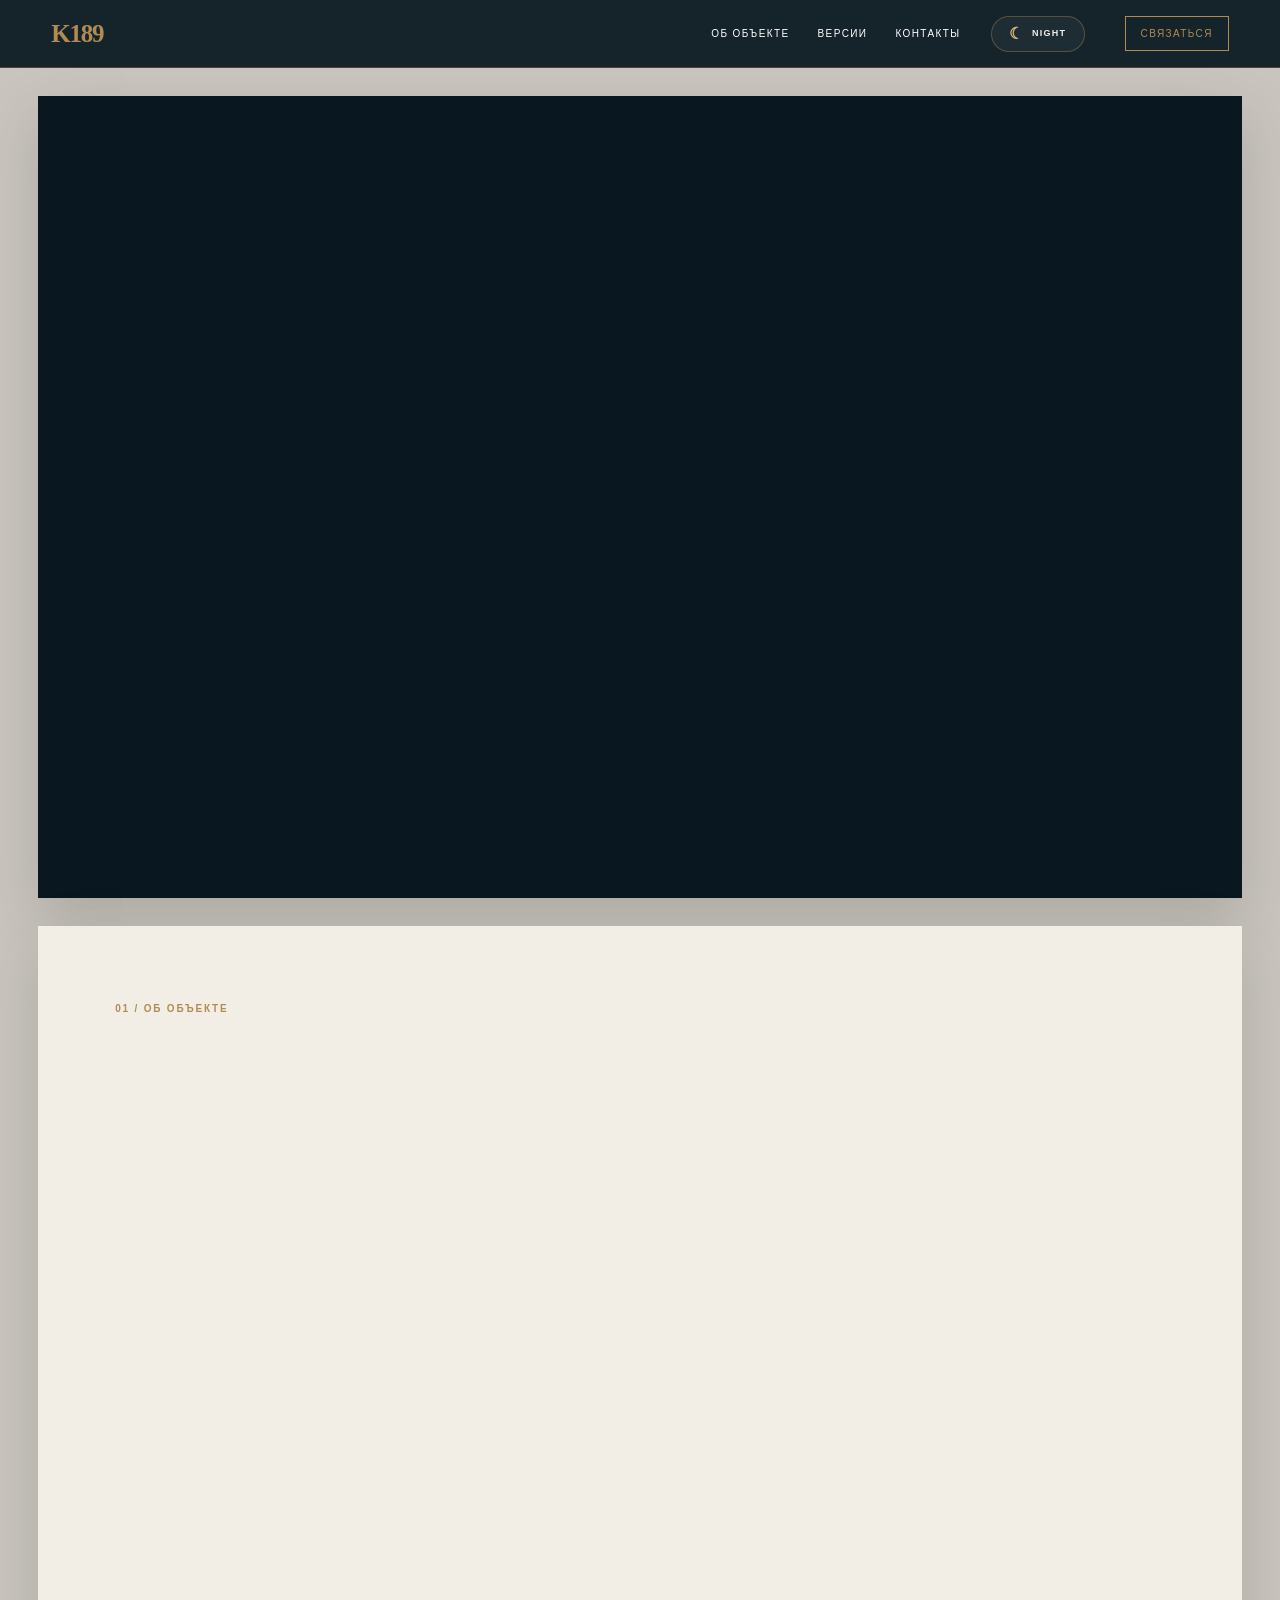
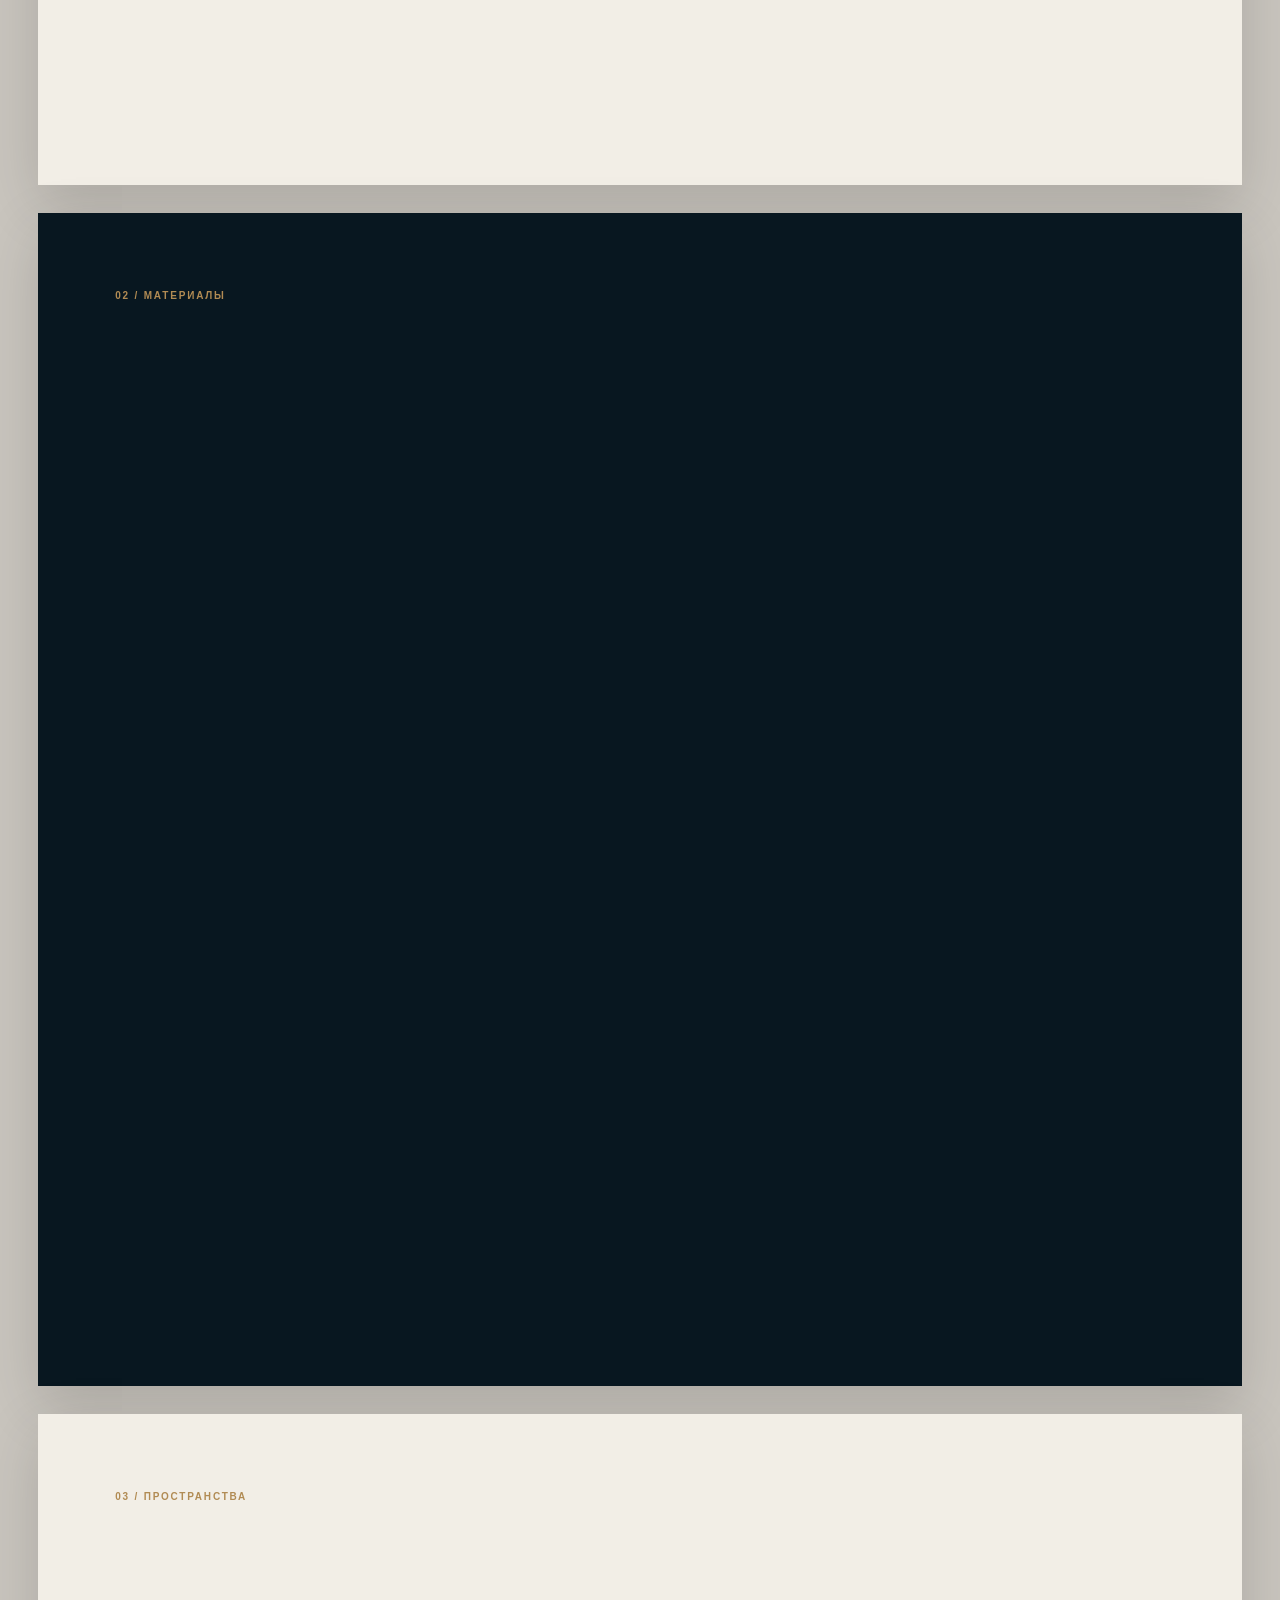
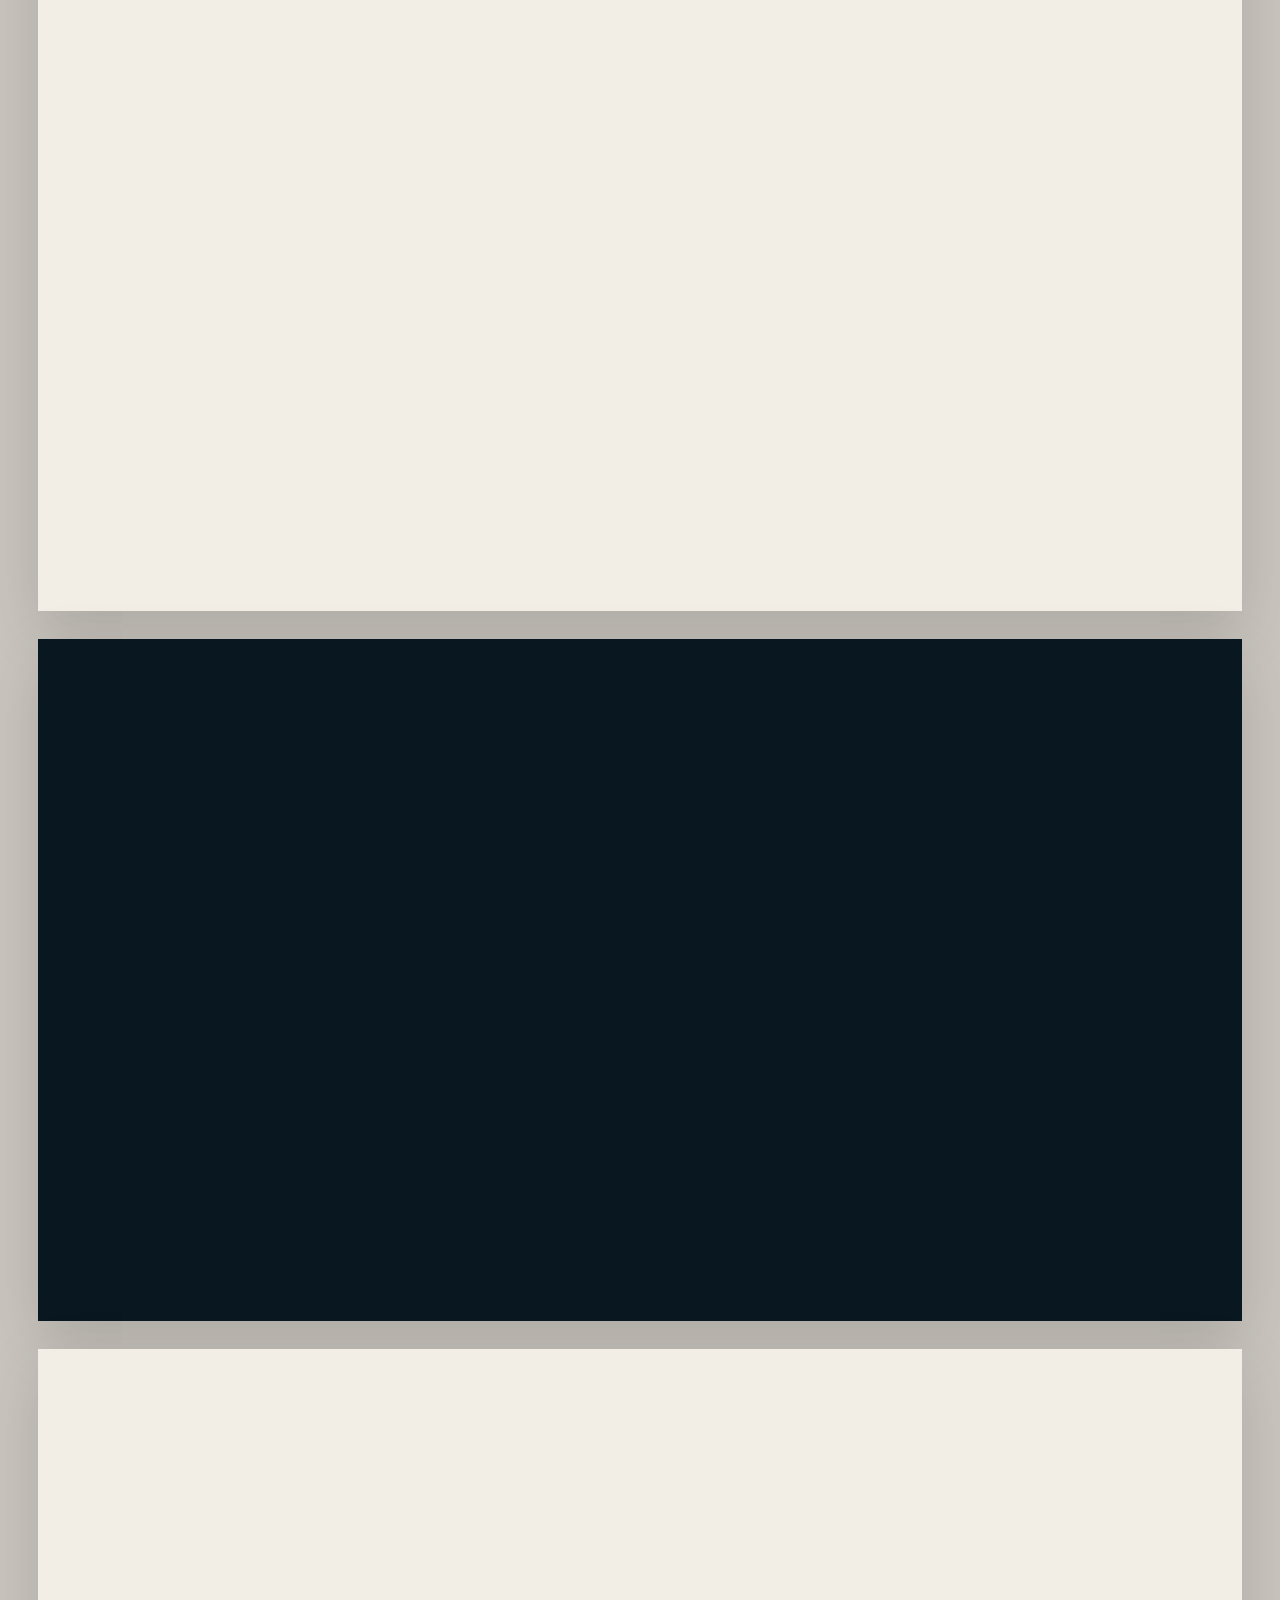
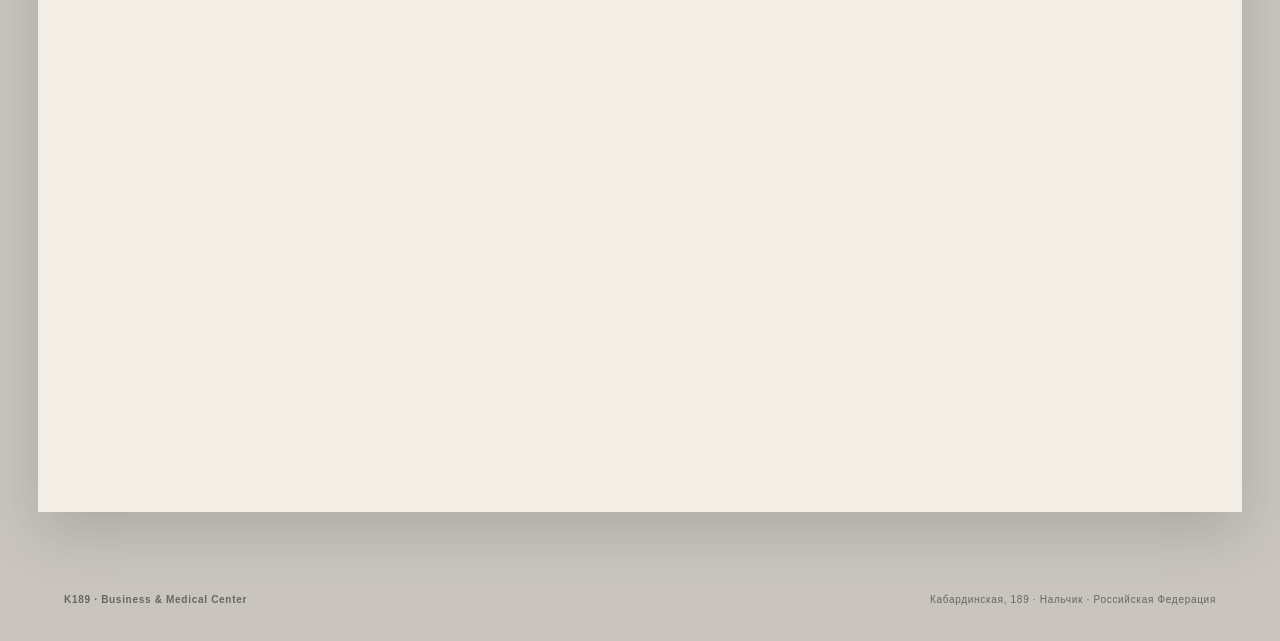
==== web-presentations/index.html @ fc3f1c65 "update K189 web presentations and downloads" ====
<!doctype html>
<html lang="ru">
<head>
  <meta charset="utf-8">
  <meta name="viewport" content="width=device-width, initial-scale=1, viewport-fit=cover">
  <meta name="theme-color" content="#081720">
  <meta name="description" content="K189 Business & Medical Center — коммерческий комплекс в Нальчике. Короткая презентация и подробный инвестиционный каталог.">
  <link rel="icon" href="data:,">
  <link rel="stylesheet" href="landing.css?v=20260726-7">
  <link rel="stylesheet" href="shared/site-ui.css?v=20260726-6">
  <title>K189 Business &amp; Medical Center</title>
</head>
<body>
  <header class="site-header">
    <a class="site-brand" href="#top" aria-label="K189 — на главную">K189</a>
    <nav aria-label="Основная навигация">
      <a href="#object">Об объекте</a>
      <a href="#versions">Версии</a>
      <a href="#contact">Контакты</a>
    </nav>
    <a class="header-cta" href="tel:+79640330186">Связаться</a>
  </header>

  <main id="top">
    <section class="hero">
      <div class="hero__copy reveal">
        <span class="eyebrow">Инвестиционная возможность · Нальчик</span>
        <div class="brand">K189</div>
        <h1>Business &amp;<br>Medical Center</h1>
        <p>Многофункциональный комплекс в столице Кабардино-Балкарской Республики, на Кабардинской, 189.</p>
        <a class="text-link" href="#versions">Выбрать формат материалов <span>↓</span></a>
      </div>
      <figure class="hero__media reveal">
        <img src="assets/facade_hero.jpg" alt="Фасад комплекса K189">
        <figcaption>г. Нальчик · ул. Кабардинская, 189</figcaption>
      </figure>
      <div class="metrics reveal" aria-label="Ключевые параметры объекта">
        <div><strong>1 000 м²</strong><span>комплекс с кафе</span></div>
        <div><strong>20 соток</strong><span>собственный участок</span></div>
        <div><strong>3 этажа</strong><span>функциональные уровни</span></div>
        <div><strong>125 м²</strong><span>площадь кафе</span></div>
      </div>
    </section>

    <section class="object-section" id="object">
      <div class="section-label">01 / Об объекте</div>
      <div class="object-grid">
        <h2 class="display reveal">Не просто площадь.<br><em>Готовая основа</em><br>для нового проекта.</h2>
        <div class="object-copy reveal">
          <p class="lead">Медицинская инфраструктура, офисные пространства и гостиничный формат объединены по одному адресу.</p>
          <p>Ухоженная коммерческая отделка, функциональное разделение этажей и существующая инженерная база позволяют начать с адаптации выбранной концепции.</p>
        </div>
      </div>
      <div class="floor-strip reveal">
        <article><span>01</span><b>Первый этаж</b><p>входная зона и клиника</p></article>
        <article><span>02</span><b>Второй этаж</b><p>офисы и управление</p></article>
        <article><span>03</span><b>Третий этаж</b><p>гостиничный формат</p></article>
      </div>
    </section>

    <section class="versions" id="versions">
      <div class="section-label">02 / Материалы</div>
      <div class="versions__heading reveal">
        <h2>Выберите глубину знакомства</h2>
        <p>Обе версии материалов выполнены в единой каталожной стилистике Design 4 и адаптированы для компьютера и смартфона.</p>
      </div>
      <div class="version-grid">
        <article class="version-card reveal">
          <a class="version-card__media" href="short/" aria-label="Открыть короткую версию">
            <img src="assets/clinic_corridor_2.jpg" alt="Коридор медицинского этажа">
            <span class="arrow">↗</span>
          </a>
          <div class="version-card__copy">
            <span>17 страниц · быстрый обзор</span>
            <h3>Короткая версия</h3>
            <p>Главные преимущества, этажи, ключевые пространства и сценарии использования — для первой встречи и отправки в мессенджере.</p>
            <div class="version-actions">
              <a href="short/">Смотреть онлайн</a>
              <a href="downloads/K189_Korotkaya_web_prezentaciya_RU.pdf" download>Скачать PDF</a>
            </div>
          </div>
        </article>

        <article class="version-card reveal">
          <a class="version-card__media" href="long/" aria-label="Открыть подробный каталог">
            <img src="assets/lfk.jpg" alt="Зал ЛФК">
            <span class="arrow">↗</span>
          </a>
          <div class="version-card__copy">
            <span>36 страниц · подробный каталог</span>
            <h3>Инвестиционный каталог</h3>
            <p>Расширенная фотоподборка, структура этажей, инженерная база, варианты развития и документальная часть.</p>
            <div class="version-actions">
              <a href="long/">Смотреть онлайн</a>
              <a href="downloads/K189_Investicionny_katalog_web_RU.pdf" download>Скачать PDF</a>
            </div>
          </div>
        </article>
      </div>
    </section>

    <section class="space-section">
      <div class="section-label">03 / Пространства</div>
      <div class="space-grid reveal">
        <figure class="space-grid__corridor"><img src="assets/clinic_corridor_2.jpg" alt="Коридор клиники"><figcaption>Коридор клиники</figcaption></figure>
        <figure class="space-grid__physio"><img src="assets/lfk.jpg" alt="Зал ЛФК"><figcaption>Зал ЛФК</figcaption></figure>
        <figure><img src="assets/palati.jpg" alt="Палаты"><figcaption>Палаты</figcaption></figure>
        <figure><img src="assets/doctor_office.jpg" alt="Кабинеты врачей"><figcaption>Кабинеты врачей</figcaption></figure>
      </div>
    </section>

    <section class="contact" id="contact">
      <div class="contact__copy reveal">
        <span class="eyebrow">Следующий шаг</span>
        <h2>K189 готов<br>к знакомству</h2>
        <p>Запросите полный пакет документов и согласуйте просмотр объекта.</p>
        <a href="tel:+79640330186">+7 964 033-01-86</a>
        <a href="mailto:tomabloom@mail.ru">tomabloom@mail.ru</a>
        <small>WhatsApp · Telegram · Email</small>
      </div>
      <figure class="contact__media reveal"><img src="assets/facade_wide.jpg" alt="Фасад комплекса K189"></figure>
    </section>

    <section class="location-map" id="map">
      <div class="location-map__copy reveal">
        <span class="section-label">04 / Расположение</span>
        <h2>Кабардинская, 189</h2>
        <p>Нальчик · Кабардино-Балкарская Республика</p>
      </div>
      <div class="location-map__frame reveal">
        <iframe
          title="Карта расположения K189 на Кабардинской, 189"
          src="https://www.openstreetmap.org/export/embed.html?bbox=43.631925%2C43.498757%2C43.638325%2C43.503357&amp;layer=mapnik&amp;marker=43.501057%2C43.635125"
          loading="lazy"
          referrerpolicy="no-referrer-when-downgrade"></iframe>
        <a href="https://www.openstreetmap.org/?mlat=43.501057&amp;mlon=43.635125#map=17/43.501057/43.635125" target="_blank" rel="noopener">Открыть большую карту ↗</a>
      </div>
    </section>
  </main>

  <footer>
    <b>K189 · Business &amp; Medical Center</b>
    <span>Кабардинская, 189 · Нальчик · Российская Федерация</span>
  </footer>
  <script src="landing.js?v=20260726-5"></script>
  <script src="shared/site-ui.js?v=20260726-7"></script>
</body>
</html>
---- web-presentations/landing.css ----
:root {
  --navy: #081720;
  --navy-2: #102832;
  --ivory: #f2eee6;
  --paper: #e7e1d7;
  --board: #c9c5be;
  --brass: #b18b53;
  --ink: #242728;
  --muted: #6f706d;
  --white: #fff;
  --ease: cubic-bezier(.2,.8,.2,1);
}

* { box-sizing: border-box; }
html { scroll-behavior: smooth; background: var(--board); }
body { margin: 0; overflow-x: hidden; background: var(--board); color: var(--ink); font-family: Arial, Helvetica, sans-serif; }
img { display: block; width: 100%; }
a { color: inherit; }

.site-header { position: fixed; z-index: 50; inset: 0 0 auto; height: 68px; display: flex; align-items: center; gap: 30px; padding: 0 clamp(20px,4vw,64px); color: white; background: #081720ed; border-bottom: 1px solid #b18b5355; backdrop-filter: blur(14px); }
.site-brand { color: var(--brass); font: 700 25px/1 Georgia, serif; letter-spacing: -.05em; text-decoration: none; }
.site-header nav { display: flex; gap: 28px; margin-left: auto; }
.site-header nav a, .header-cta { font-size: 10px; letter-spacing: .14em; text-transform: uppercase; text-decoration: none; }
.header-cta { margin-left: 10px; padding: 11px 15px; color: var(--brass); border: 1px solid var(--brass); }

main { width: min(1500px,94vw); margin: 0 auto; padding: 96px 0 28px; }
section { position: relative; margin-bottom: 28px; background: var(--ivory); box-shadow: 0 20px 55px #00000025; }
.section-label, .eyebrow { color: var(--brass); font-size: 10px; font-weight: 700; letter-spacing: .18em; text-transform: uppercase; }
.display { margin: 0; font: 400 clamp(46px,6.8vw,104px)/.92 Georgia, serif; letter-spacing: -.05em; }
.display em { color: var(--brass); font-style: italic; font-weight: 400; }

.hero { min-height: 760px; display: grid; grid-template-columns: 1fr minmax(380px,.82fr); grid-template-rows: 1fr auto; gap: 36px 6vw; padding: clamp(52px,7vw,100px); color: white; background: var(--navy); }
.hero__copy { align-self: center; }
.brand { margin-top: 34px; color: var(--brass); font: 700 clamp(72px,9vw,132px)/.78 Georgia, serif; letter-spacing: -.075em; }
.hero h1 { margin: 30px 0 24px; font: 400 clamp(48px,6.2vw,92px)/.9 Georgia, serif; letter-spacing: -.055em; }
.hero__copy > p { max-width: 560px; color: #e7e1d7; font-size: clamp(16px,1.5vw,22px); line-height: 1.5; }
.text-link { display: inline-flex; gap: 14px; align-items: center; margin-top: 28px; padding-bottom: 8px; color: var(--brass); border-bottom: 1px solid #b18b536e; font-size: 11px; letter-spacing: .1em; text-decoration: none; text-transform: uppercase; }
.text-link span { font-size: 20px; }
.hero__media { align-self: center; justify-self: center; width: min(100%,520px); margin: 0; }
.hero__media img { max-height: 620px; object-fit: cover; filter: saturate(.82); }
.hero__media figcaption { margin-top: 12px; color: #9e9b94; font-size: 10px; letter-spacing: .08em; text-transform: uppercase; }
.metrics { grid-column: 1 / span 2; display: grid; grid-template-columns: repeat(4,minmax(0,1fr)); border-top: 1px solid #b18b5366; border-bottom: 1px solid #b18b5366; }
.metrics div { padding: 24px 24px 22px 0; }
.metrics div + div { padding-left: 24px; border-left: 1px solid #b18b5366; }
.metrics strong { display: block; color: var(--brass); font: 400 clamp(28px,3.4vw,52px)/1 Georgia, serif; white-space: nowrap; }
.metrics span { display: block; margin-top: 9px; color: #d5d0c8; font-size: 10px; letter-spacing: .07em; text-transform: uppercase; }

.object-section, .versions, .space-section { padding: clamp(48px,6vw,90px); }
.object-grid { display: grid; grid-template-columns: 1.2fr .65fr; gap: 8vw; align-items: end; margin-top: 58px; }
.object-copy .lead { margin-top: 0; color: var(--brass); font: 400 clamp(24px,2.5vw,38px)/1.24 Georgia, serif; }
.object-copy p:not(.lead) { color: var(--muted); font-size: 15px; line-height: 1.7; }
.floor-strip { display: grid; grid-template-columns: repeat(3,1fr); margin-top: 86px; border-top: 1px solid #b18b5366; }
.floor-strip article { padding: 26px 24px 10px 0; }
.floor-strip article + article { padding-left: 24px; border-left: 1px solid #b18b5344; }
.floor-strip span { color: var(--brass); font: 20px/1 Georgia, serif; }
.floor-strip b { display: block; margin-top: 18px; font: 400 clamp(24px,2.7vw,40px)/1.05 Georgia, serif; }
.floor-strip p { color: var(--muted); font-size: 12px; }

.versions { color: white; background: var(--navy); }
.versions__heading { display: grid; grid-template-columns: 1.2fr .65fr; gap: 8vw; align-items: end; margin: 56px 0 48px; }
.versions__heading h2 { margin: 0; max-width: 900px; font: 400 clamp(44px,6vw,90px)/.94 Georgia, serif; letter-spacing: -.05em; }
.versions__heading p { color: #b9bab6; font-size: 14px; line-height: 1.65; }
.version-grid { display: grid; grid-template-columns: repeat(2,minmax(0,1fr)); gap: 22px; }
.version-card { overflow: hidden; color: var(--ink); background: var(--ivory); }
.version-card__media { position: relative; display: block; overflow: hidden; background: var(--navy-2); }
.version-card__media img { height: min(48vh,500px); object-fit: cover; filter: saturate(.78); transition: transform .8s var(--ease); }
.version-card:hover .version-card__media img { transform: scale(1.025); }
.arrow { position: absolute; right: 18px; top: 18px; display: grid; width: 42px; height: 42px; place-items: center; color: var(--navy); background: var(--brass); border-radius: 50%; font-size: 22px; }
.version-card__copy { padding: clamp(26px,3.5vw,50px); }
.version-card__copy > span { color: var(--brass); font-size: 10px; font-weight: 700; letter-spacing: .14em; text-transform: uppercase; }
.version-card h3 { margin: 18px 0; font: 400 clamp(34px,4vw,60px)/.95 Georgia, serif; letter-spacing: -.04em; }
.version-card p { min-height: 64px; color: var(--muted); font-size: 14px; line-height: 1.6; }
.version-actions { display: flex; flex-wrap: wrap; gap: 10px; margin-top: 28px; }
.version-actions a { padding: 12px 15px; color: var(--navy); border: 1px solid #08172038; font-size: 10px; letter-spacing: .1em; text-decoration: none; text-transform: uppercase; }
.version-actions a:first-child { color: white; background: var(--navy); }

.space-grid { display: grid; grid-template-columns: 1.2fr .8fr .8fr; grid-template-rows: minmax(260px,1fr) minmax(180px,.7fr); gap: 12px; height: min(72vh,720px); margin-top: 56px; }
.space-grid figure { position: relative; min-width: 0; min-height: 0; margin: 0; overflow: hidden; }
.space-grid__corridor { grid-row: 1 / span 2; }
.space-grid__physio { grid-column: 2 / span 2; }
.space-grid img { height: 100%; object-fit: cover; filter: saturate(.82); }
.space-grid figcaption { position: absolute; left: 14px; bottom: 12px; padding: 7px 9px; color: white; background: #081720dc; font-size: 9px; letter-spacing: .12em; text-transform: uppercase; }

.contact { display: grid; grid-template-columns: .85fr 1.15fr; gap: 6vw; align-items: center; padding: clamp(48px,6vw,90px); color: white; background: var(--navy); }
.contact h2 { margin: 28px 0; font: 400 clamp(54px,7.2vw,106px)/.88 Georgia, serif; letter-spacing: -.05em; }
.contact p { max-width: 520px; color: #cbc9c3; line-height: 1.6; }
.contact__copy > a { display: block; width: max-content; max-width: 100%; margin-top: 16px; padding-bottom: 6px; color: white; border-bottom: 1px solid #b18b536d; font: 400 clamp(24px,2.8vw,42px)/1.05 Georgia, serif; text-decoration: none; }
.contact__copy > a:nth-of-type(2) { color: var(--brass); }
.contact small { display: block; margin-top: 24px; color: #8f928f; }
.contact__media { width: min(100%,680px); margin: 0; justify-self: end; }
.contact__media img { max-height: 600px; object-fit: cover; filter: saturate(.78); }

.location-map {
  display: grid;
  grid-template-columns: minmax(360px,.62fr) minmax(0,1.38fr);
  gap: clamp(34px,6vw,90px);
  align-items: center;
  padding: clamp(48px,6vw,90px);
  background: var(--ivory);
}
.location-map h2 {
  margin: 26px 0 16px;
  font: 400 clamp(42px,3.7vw,52px)/.96 Georgia, serif;
  letter-spacing: -.045em;
}
.location-map p { margin: 0; color: var(--muted); font-size: 15px; line-height: 1.6; }
.location-map__frame {
  min-width: 0;
  padding: 12px;
  background: var(--navy);
  border: 1px solid #b18b5355;
}
.location-map iframe {
  display: block;
  width: 100%;
  height: min(62vh,580px);
  min-height: 440px;
  border: 0;
}
.location-map__frame > a {
  display: inline-block;
  margin: 12px 4px 2px;
  color: var(--brass);
  font-size: 10px;
  letter-spacing: .12em;
  text-decoration: none;
  text-transform: uppercase;
}
html[data-theme="night"] .location-map iframe {
  filter: grayscale(.28) brightness(.72) contrast(1.18);
}

footer { width: min(1500px,94vw); margin: 0 auto; padding: 26px clamp(8px,2vw,28px) 36px; display: flex; justify-content: space-between; gap: 20px; color: #656661; font-size: 10px; letter-spacing: .07em; }
.reveal { opacity: 0; transform: translateY(24px); transition: opacity .8s ease, transform .8s var(--ease); }
.reveal.visible { opacity: 1; transform: none; }

@media (min-width: 821px) {
  .hero__media,
  .contact__media {
    padding: 16px;
    background: #10212a;
    border: 1px solid #b18b5338;
  }
  .hero__media img,
  .contact__media img {
    width: 100%;
    object-fit: contain;
    background: #10212a;
  }
  .hero__media figcaption { padding: 0 2px 2px; }
  .version-card__media {
    display: grid;
    min-height: 390px;
    padding: 20px;
    place-items: center;
  }
  .version-card__media img {
    width: 100%;
    height: 350px;
    object-fit: contain;
    background: var(--navy-2);
  }
  .version-card:hover .version-card__media img { transform: none; }
  .space-grid {
    height: min(64vh,640px);
    background: #10212a;
  }
  .space-grid figure {
    display: grid;
    place-items: center;
    background: #10212a;
    border: 1px solid #b18b532f;
  }
  .space-grid img {
    width: 100%;
    height: 100%;
    padding: 8px;
    object-fit: contain;
    background: #10212a;
  }
}

@media (max-width: 820px) {
  .site-header { height: 60px; }
  .site-header nav { display: none; }
  .header-cta { margin-left: auto; }
  main { width: 96vw; padding-top: 76px; }
  section { margin-bottom: 16px; }
  .hero { min-height: 0; grid-template-columns: 1fr; grid-template-rows: auto; padding: 62px 22px 30px; }
  .hero__media { grid-row: 2; width: min(100%,390px); }
  .hero__media img { max-height: 52vh; }
  .metrics { grid-column: 1; grid-template-columns: repeat(2,1fr); }
  .metrics div:nth-child(3) { border-left: 0; }
  .metrics div:nth-child(n+3) { border-top: 1px solid #b18b5366; }
  .brand { font-size: 76px; }
  .hero h1 { font-size: 50px; }
  .object-grid, .versions__heading, .contact, .location-map { grid-template-columns: 1fr; }
  .object-section, .versions, .space-section, .contact, .location-map { padding: 62px 22px; }
  .object-grid, .versions__heading { margin-top: 40px; }
  .display { font-size: 50px; }
  .floor-strip { grid-template-columns: 1fr; margin-top: 52px; }
  .floor-strip article + article { padding-left: 0; border-left: 0; border-top: 1px solid #b18b5344; }
  .version-grid { grid-template-columns: 1fr; }
  .version-card__media img { height: 42vh; }
  .version-card p { min-height: 0; }
  .space-grid { grid-template-columns: 1fr 1fr; grid-template-rows: 34vh 34vh 24vh; height: auto; }
  .space-grid__corridor { grid-column: 1 / span 2; grid-row: auto; }
  .space-grid__physio { grid-column: 1 / span 2; }
  .contact__media { justify-self: start; order: -1; width: min(100%,420px); }
  .contact__media img { max-height: 48vh; }
  .contact h2 { font-size: 56px; }
  .contact__copy > a { font-size: 25px; }
  .location-map iframe { height: 54vh; min-height: 360px; }
  footer { display: block; line-height: 1.8; }
}

@media (prefers-reduced-motion: reduce) {
  html { scroll-behavior: auto; }
  .reveal { opacity: 1; transform: none; transition: none; }
}
---- web-presentations/shared/site-ui.css ----
.theme-toggle {
  min-width: 94px;
  height: 36px;
  display: inline-flex;
  align-items: center;
  justify-content: center;
  gap: 8px;
  padding: 0 13px;
  color: #f4f0e8;
  background: #ffffff0a;
  border: 1px solid #b18b5366;
  border-radius: 999px;
  font: 700 9px/1 Arial, sans-serif;
  letter-spacing: .14em;
  cursor: pointer;
  transition: color .25s ease, background .25s ease, border-color .25s ease;
}
.theme-toggle span { color: #d1b37e; font-size: 16px; line-height: 1; }
.theme-toggle:hover { color: #081720; background: #d1b37e; border-color: #d1b37e; }
.theme-toggle:hover span { color: #081720; }

img:not(.image-lightbox img) { cursor: zoom-in; }
body.lightbox-open { overflow: hidden; }
.image-lightbox {
  position: fixed;
  z-index: 1000;
  inset: 0;
  display: grid;
  place-items: center;
  padding: clamp(18px,3vw,42px);
  color: #fff;
  background: #02080ded;
  backdrop-filter: blur(18px);
  opacity: 0;
  visibility: hidden;
  transition: opacity .24s ease, visibility .24s ease;
}
.image-lightbox.is-open { opacity: 1; visibility: visible; }
.image-lightbox figure {
  width: min(94vw,1500px);
  max-height: calc(100vh - 64px);
  margin: 0;
  display: grid;
  grid-template-rows: auto auto;
  gap: 14px;
  place-items: center;
}
.image-lightbox img {
  width: auto;
  height: auto;
  max-width: 100%;
  max-height: calc(100vh - 126px);
  object-fit: contain;
}
.image-lightbox figcaption {
  width: 100%;
  color: #f4f0e8;
  font: 400 clamp(14px,1.4vw,19px)/1.35 Georgia, serif;
  text-align: center;
  letter-spacing: .025em;
}
.image-lightbox__close {
  position: absolute;
  z-index: 2;
  top: clamp(14px,2vw,28px);
  right: clamp(14px,2vw,28px);
  width: 46px;
  height: 46px;
  display: grid;
  place-items: center;
  color: #fff;
  background: #081720dd;
  border: 1px solid #d1b37e99;
  border-radius: 50%;
  font: 300 30px/1 Arial, sans-serif;
  cursor: pointer;
}
.image-lightbox__close:hover { color: #081720; background: #d1b37e; }

/* The existing appearance is the default day mode. */
@media screen {
html[data-theme="night"] {
  color-scheme: dark;
  --board: #050e13;
  --ivory: #0d2029;
  --paper: #0d2029;
  --paper-2: #112831;
  --stone: #0a1c25;
  --ink: #f4efe6;
  --graphite: #f4efe6;
  --muted: #bbb8b0;
}
html[data-theme="night"],
html[data-theme="night"] body { background: #050e13; color: #f4efe6; }
html[data-theme="night"] section { box-shadow: 0 24px 65px #00000066; }
html[data-theme="night"] .object-section,
html[data-theme="night"] .space-section,
html[data-theme="night"] .version-card { color: #f4efe6; background: #0d2029; }
html[data-theme="night"] .object-copy p:not(.lead),
html[data-theme="night"] .floor-strip p,
html[data-theme="night"] .version-card p,
html[data-theme="night"] footer { color: #bbb8b0; }
html[data-theme="night"] .version-actions a { color: #f4efe6; border-color: #d1b37e55; }
html[data-theme="night"] .version-actions a:first-child { color: #081720; background: #d1b37e; }

html[data-theme="night"] .deck-shell,
html[data-theme="night"] .slide { background: #0d2029; }
html[data-theme="night"] .slide:not(.theme-dark) { color: #f4efe6; }
html[data-theme="night"] .slide:not(.theme-dark) .title,
html[data-theme="night"] .slide:not(.theme-dark) .item__title,
html[data-theme="night"] .slide:not(.theme-dark) .role__title { color: #f4efe6; }
html[data-theme="night"] .slide:not(.theme-dark) .body,
html[data-theme="night"] .slide:not(.theme-dark) .item__desc,
html[data-theme="night"] .slide:not(.theme-dark) .role__desc,
html[data-theme="night"] .slide:not(.theme-dark) .note { color: #c9c6be; }
html[data-theme="night"] .slide:not(.theme-dark) .media-frame,
html[data-theme="night"] .slide:not(.theme-dark) .gallery__image { background: #10212a; }
}

@media print {
  .theme-toggle,
  .image-lightbox { display: none !important; }
}

@media (max-width: 820px) {
  .site-header { gap: 10px; }
  .site-header .theme-toggle { min-width: 38px; width: 38px; padding: 0; }
  .site-header .theme-toggle b { display: none; }
}

@media (max-width: 520px) {
  .deck-nav .theme-toggle { min-width: 36px; width: 36px; padding: 0; }
  .deck-nav .theme-toggle b { display: none; }
  .image-lightbox { padding: 12px; }
  .image-lightbox figure { width: 100%; height: 88vh; gap: 10px; }
  .image-lightbox__close { width: 42px; height: 42px; }
}

@media (prefers-reduced-motion: reduce) {
  .image-lightbox,
  .theme-toggle { transition: none; }
}
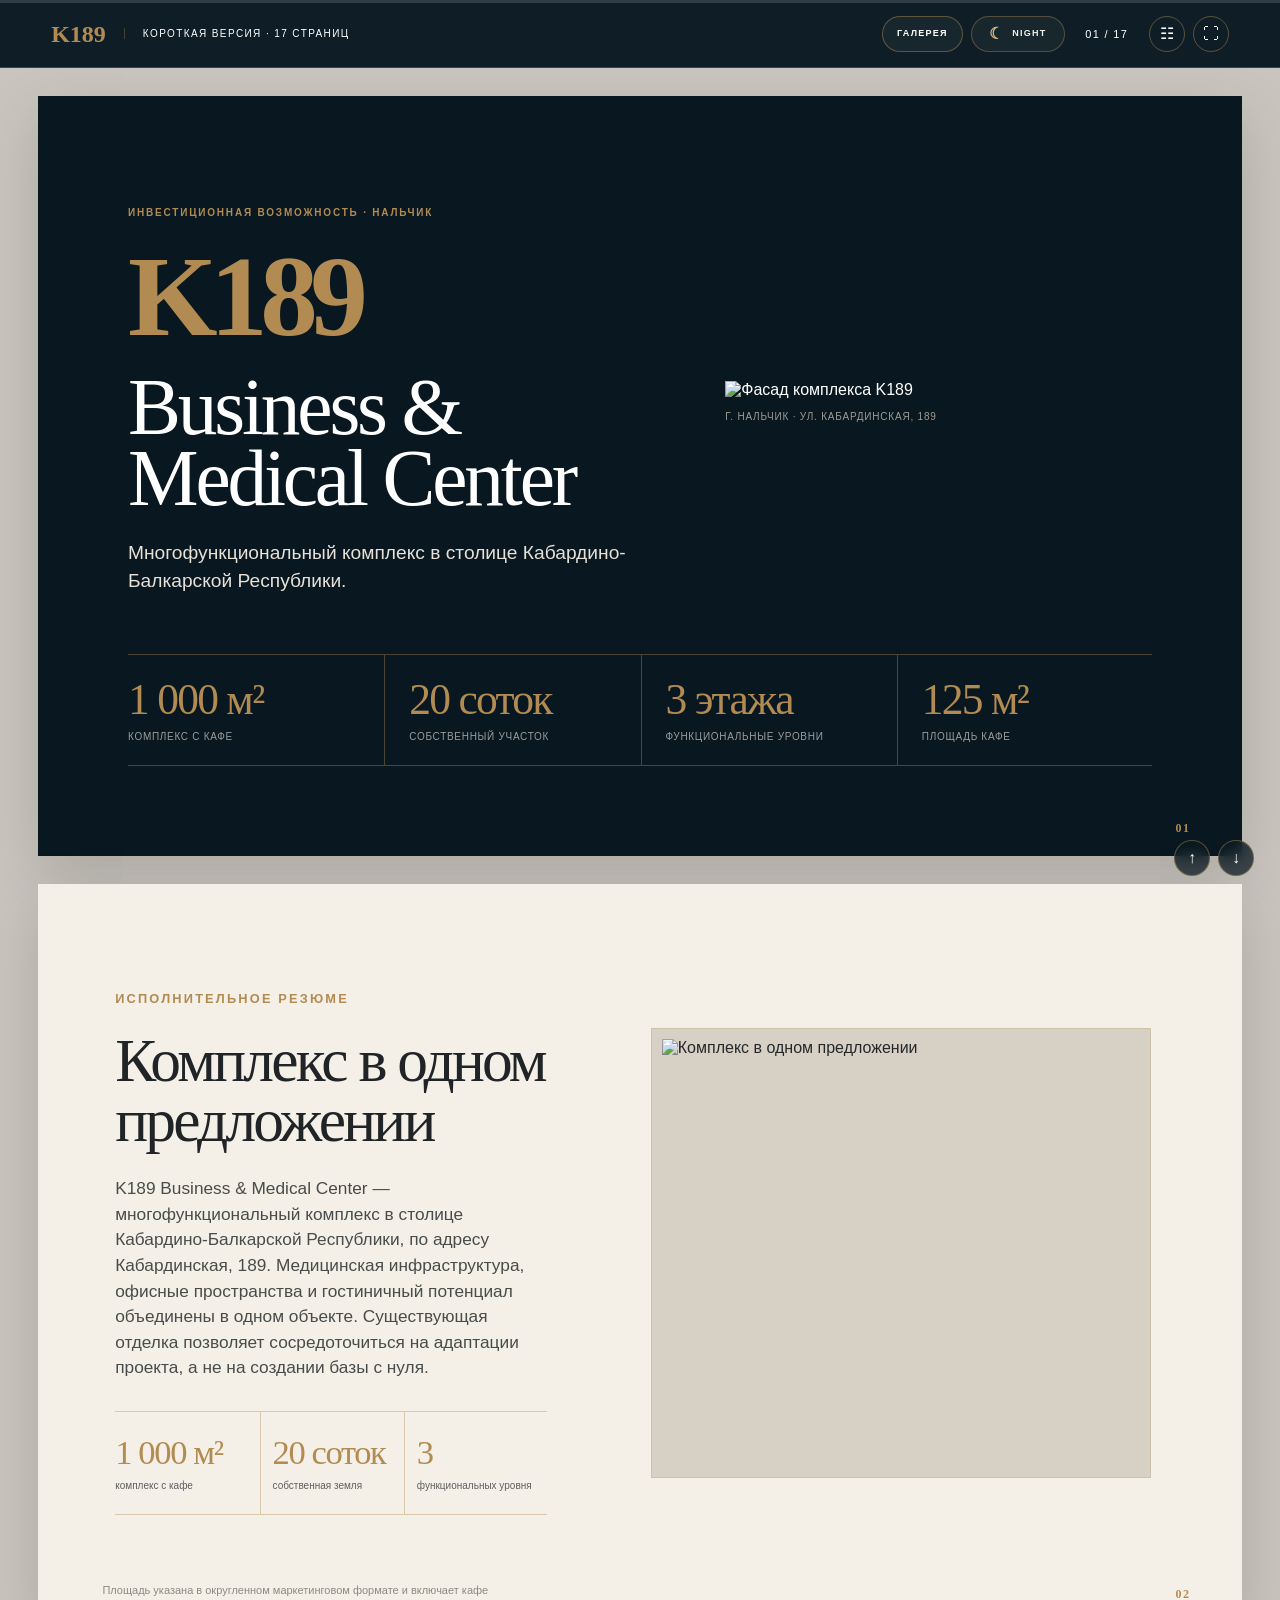
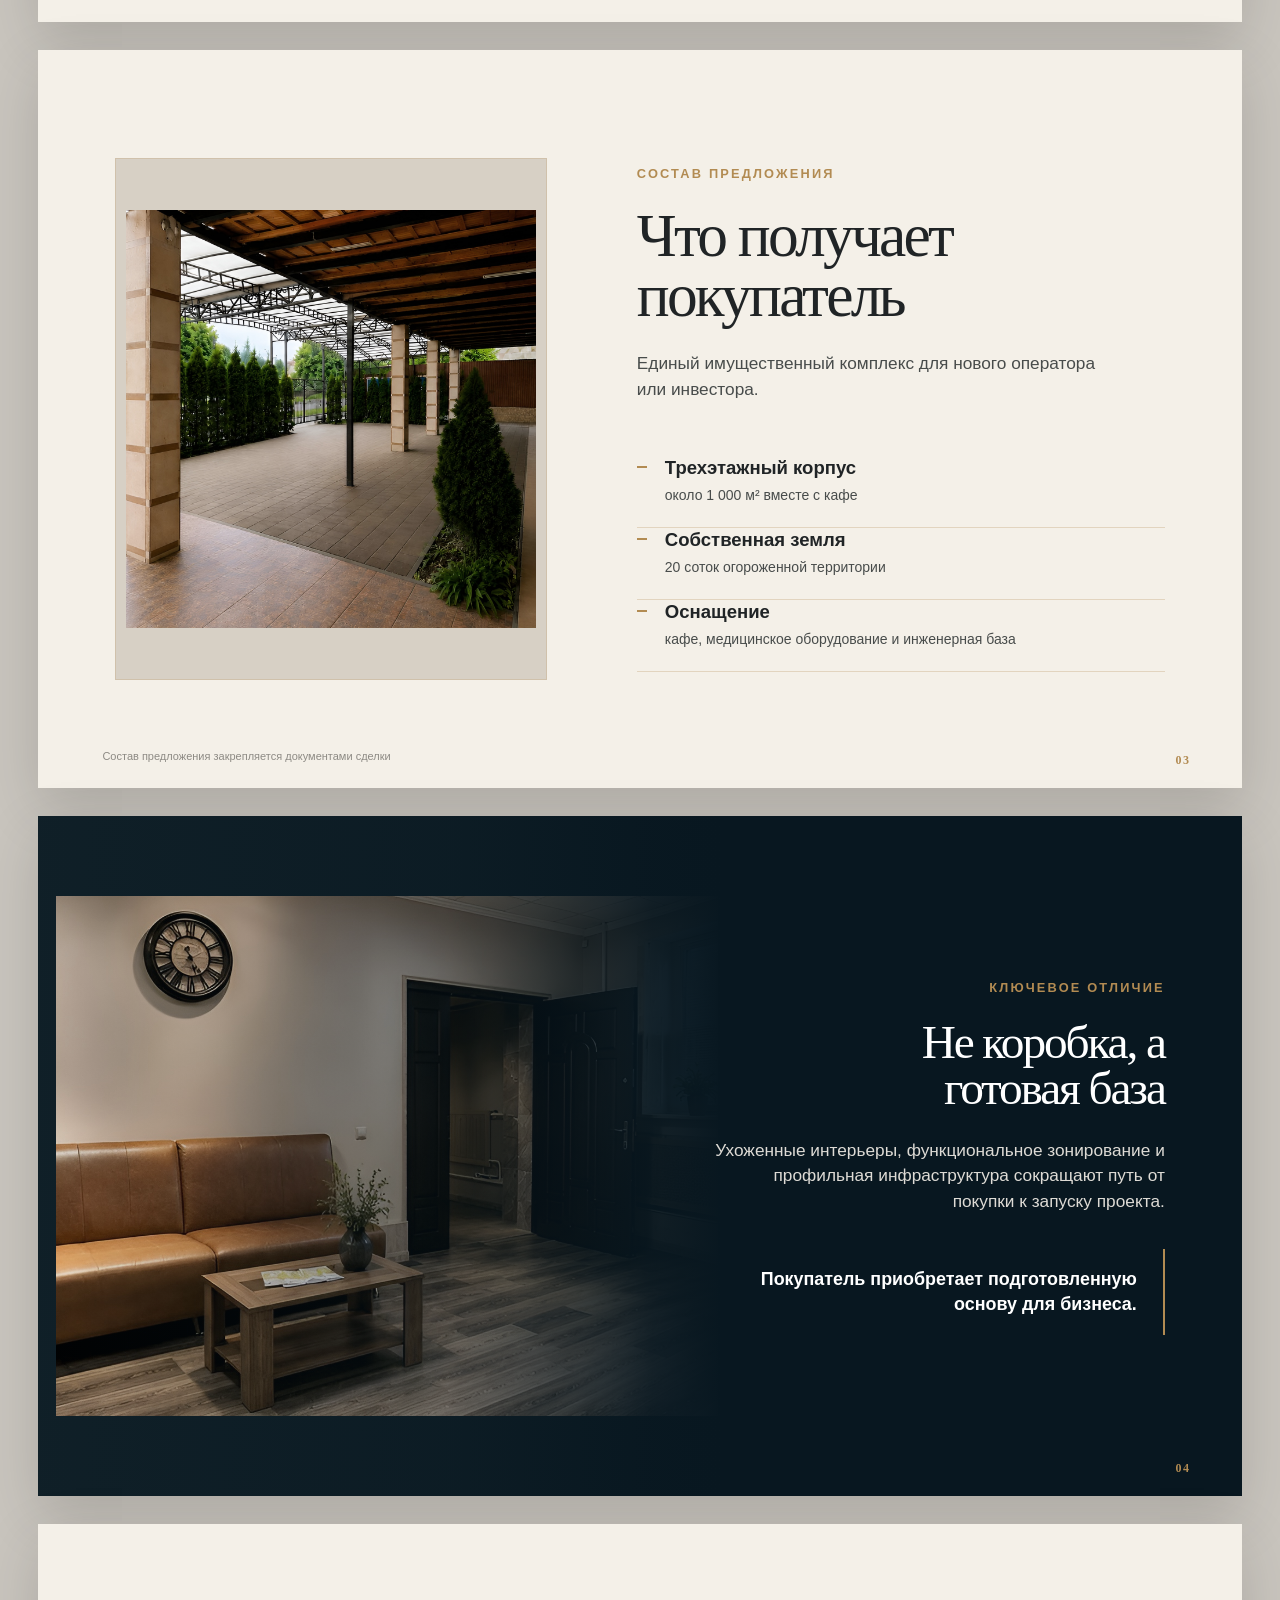
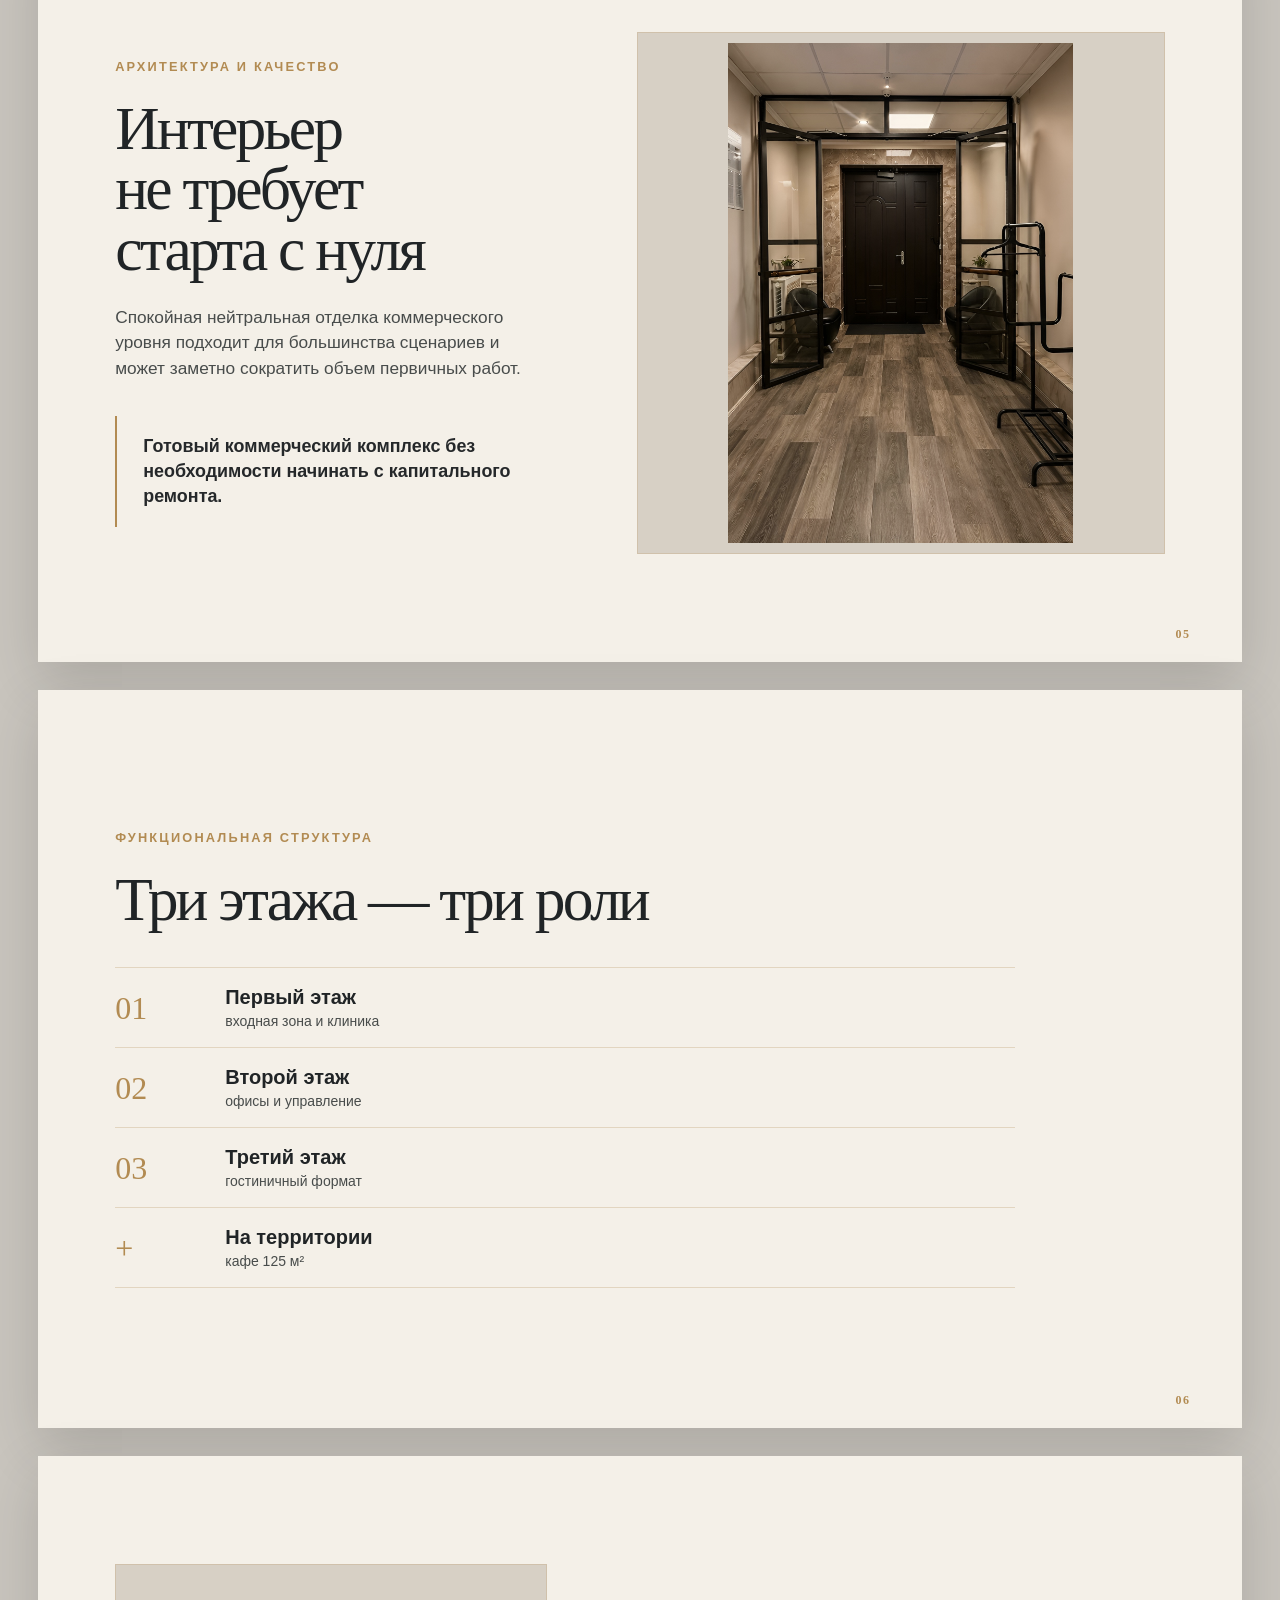
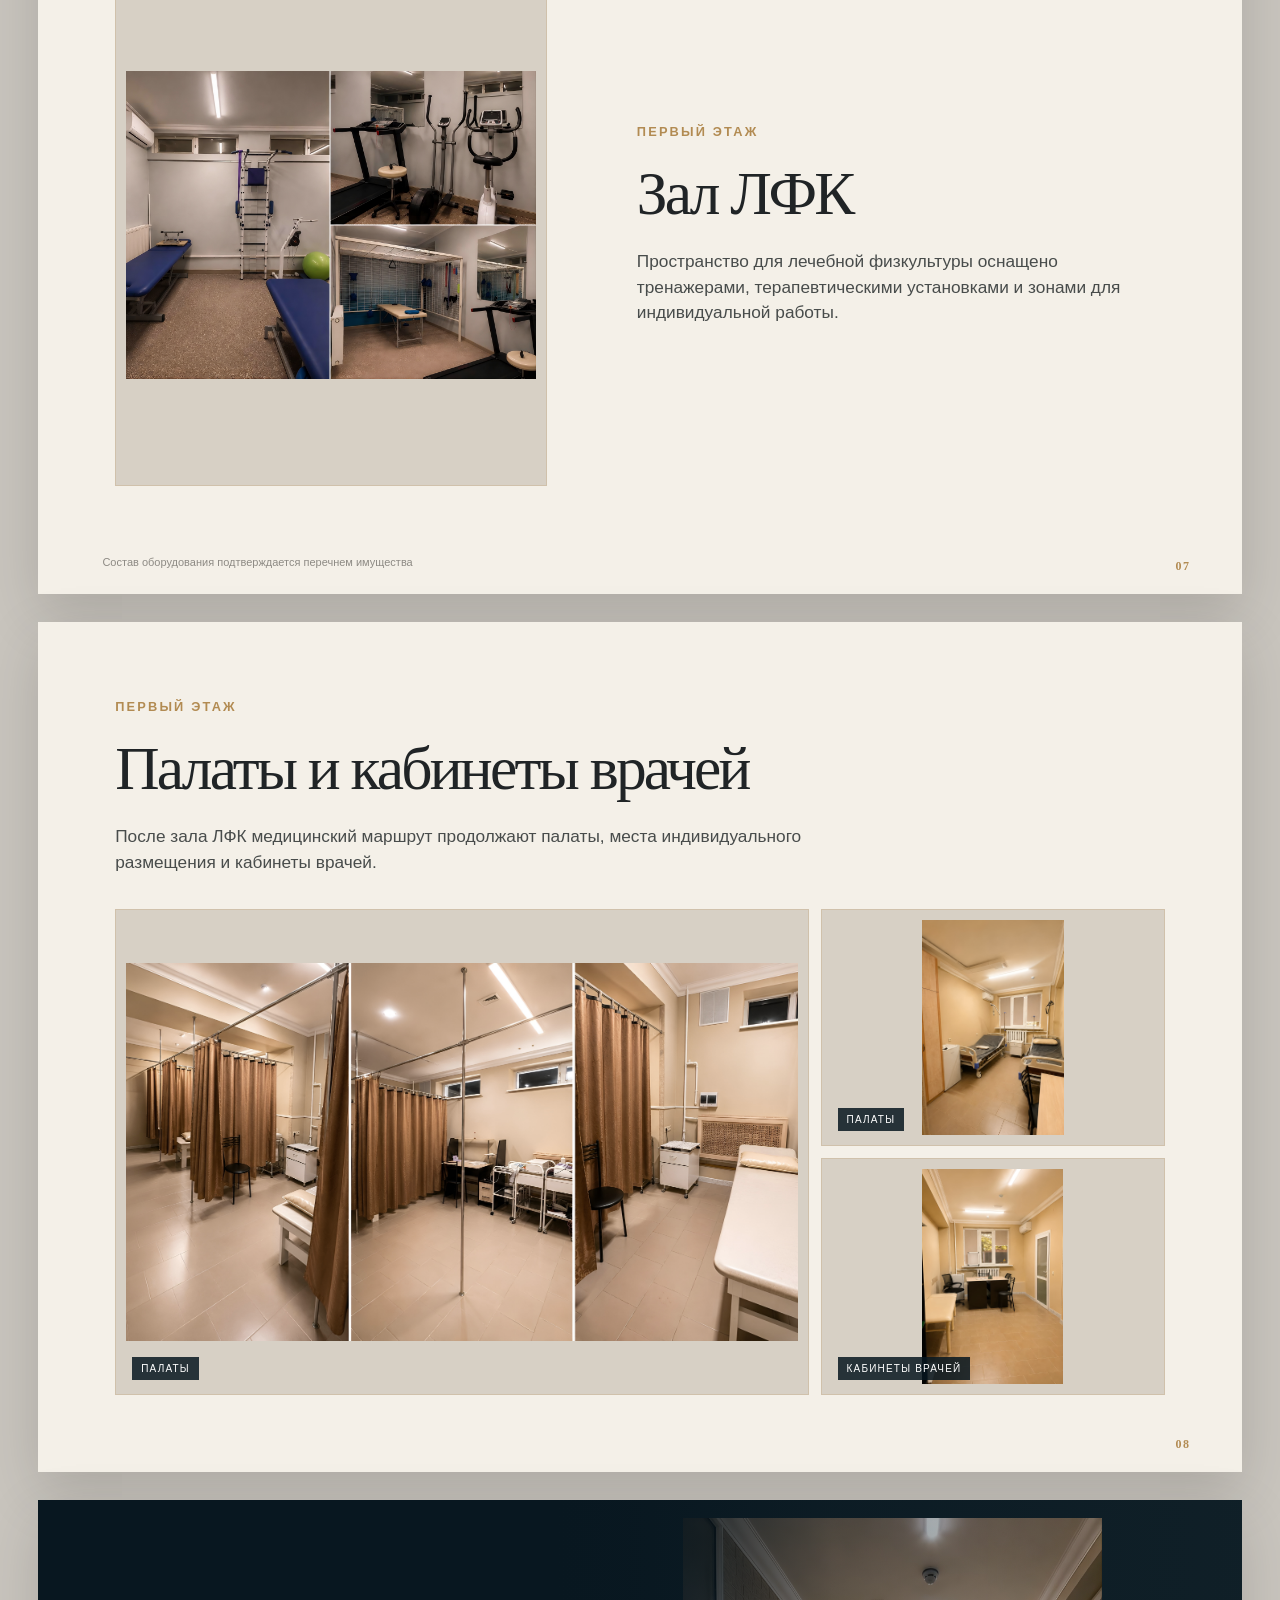
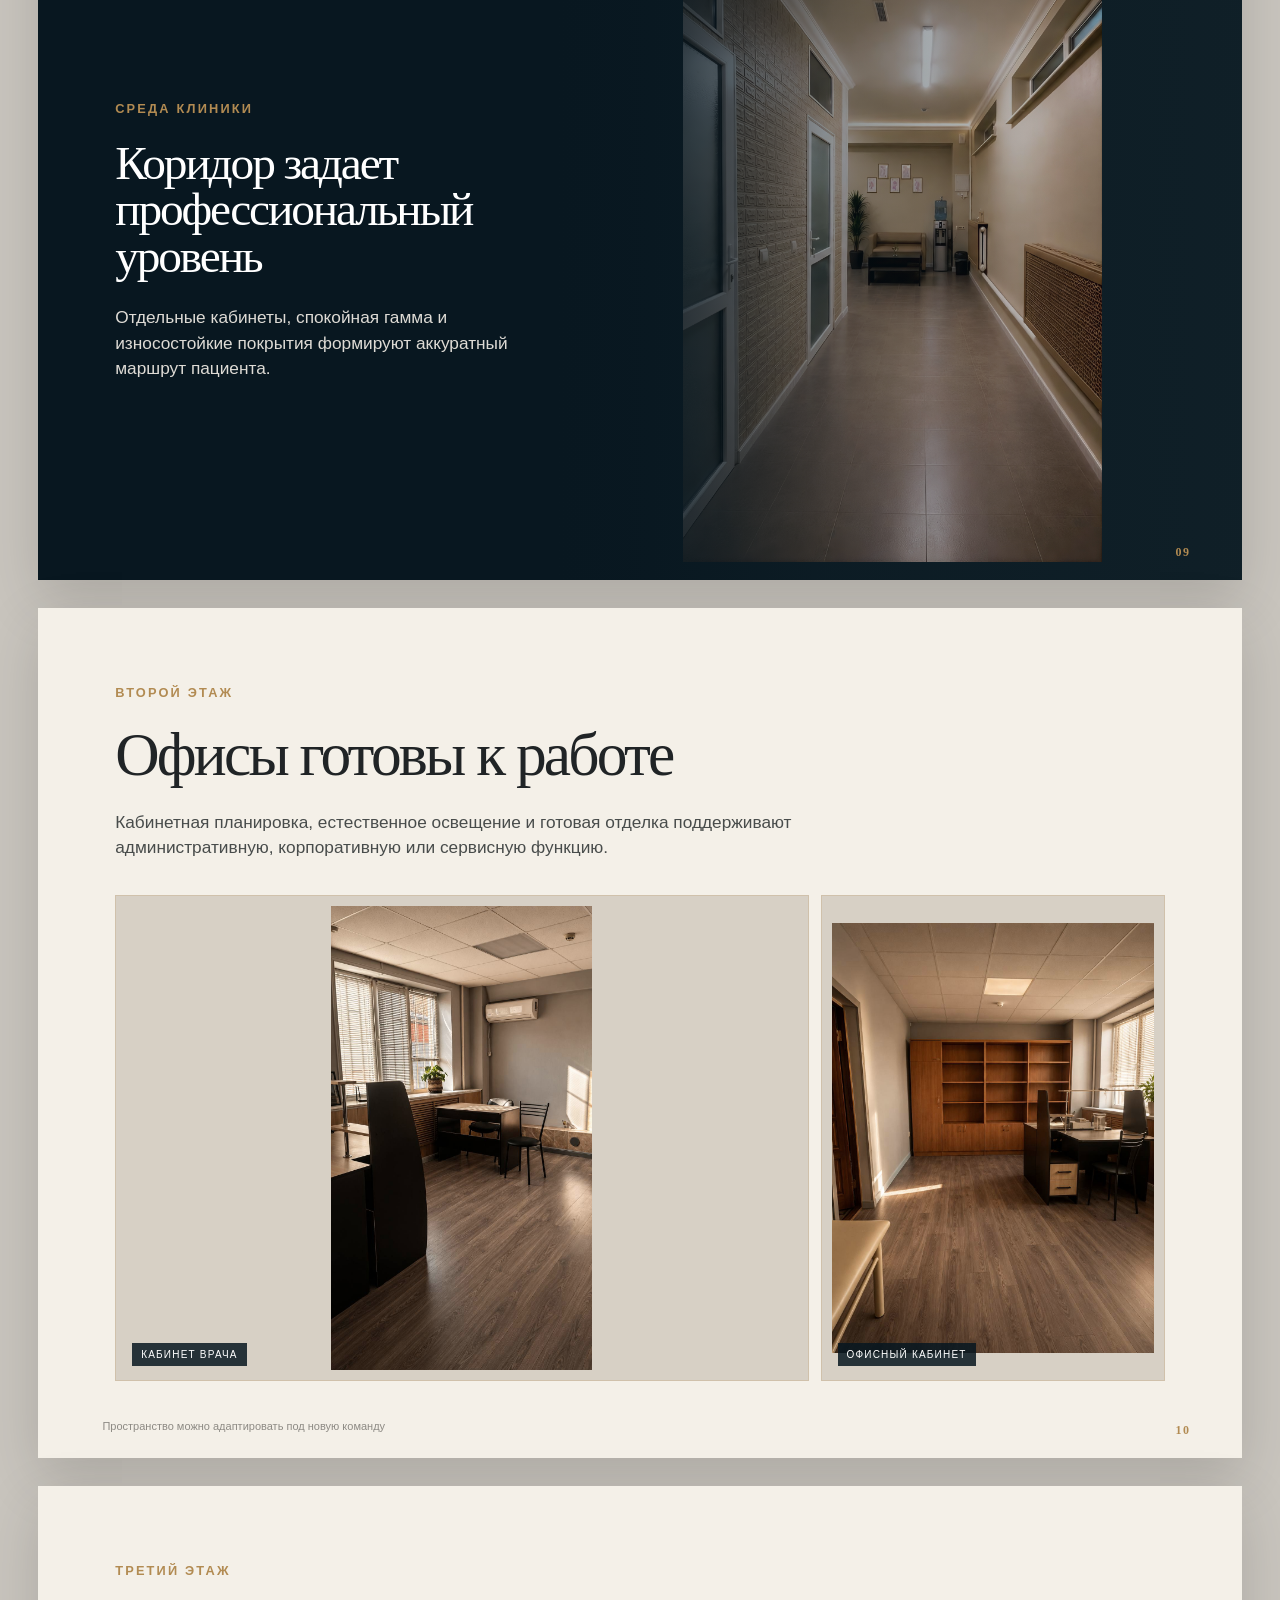
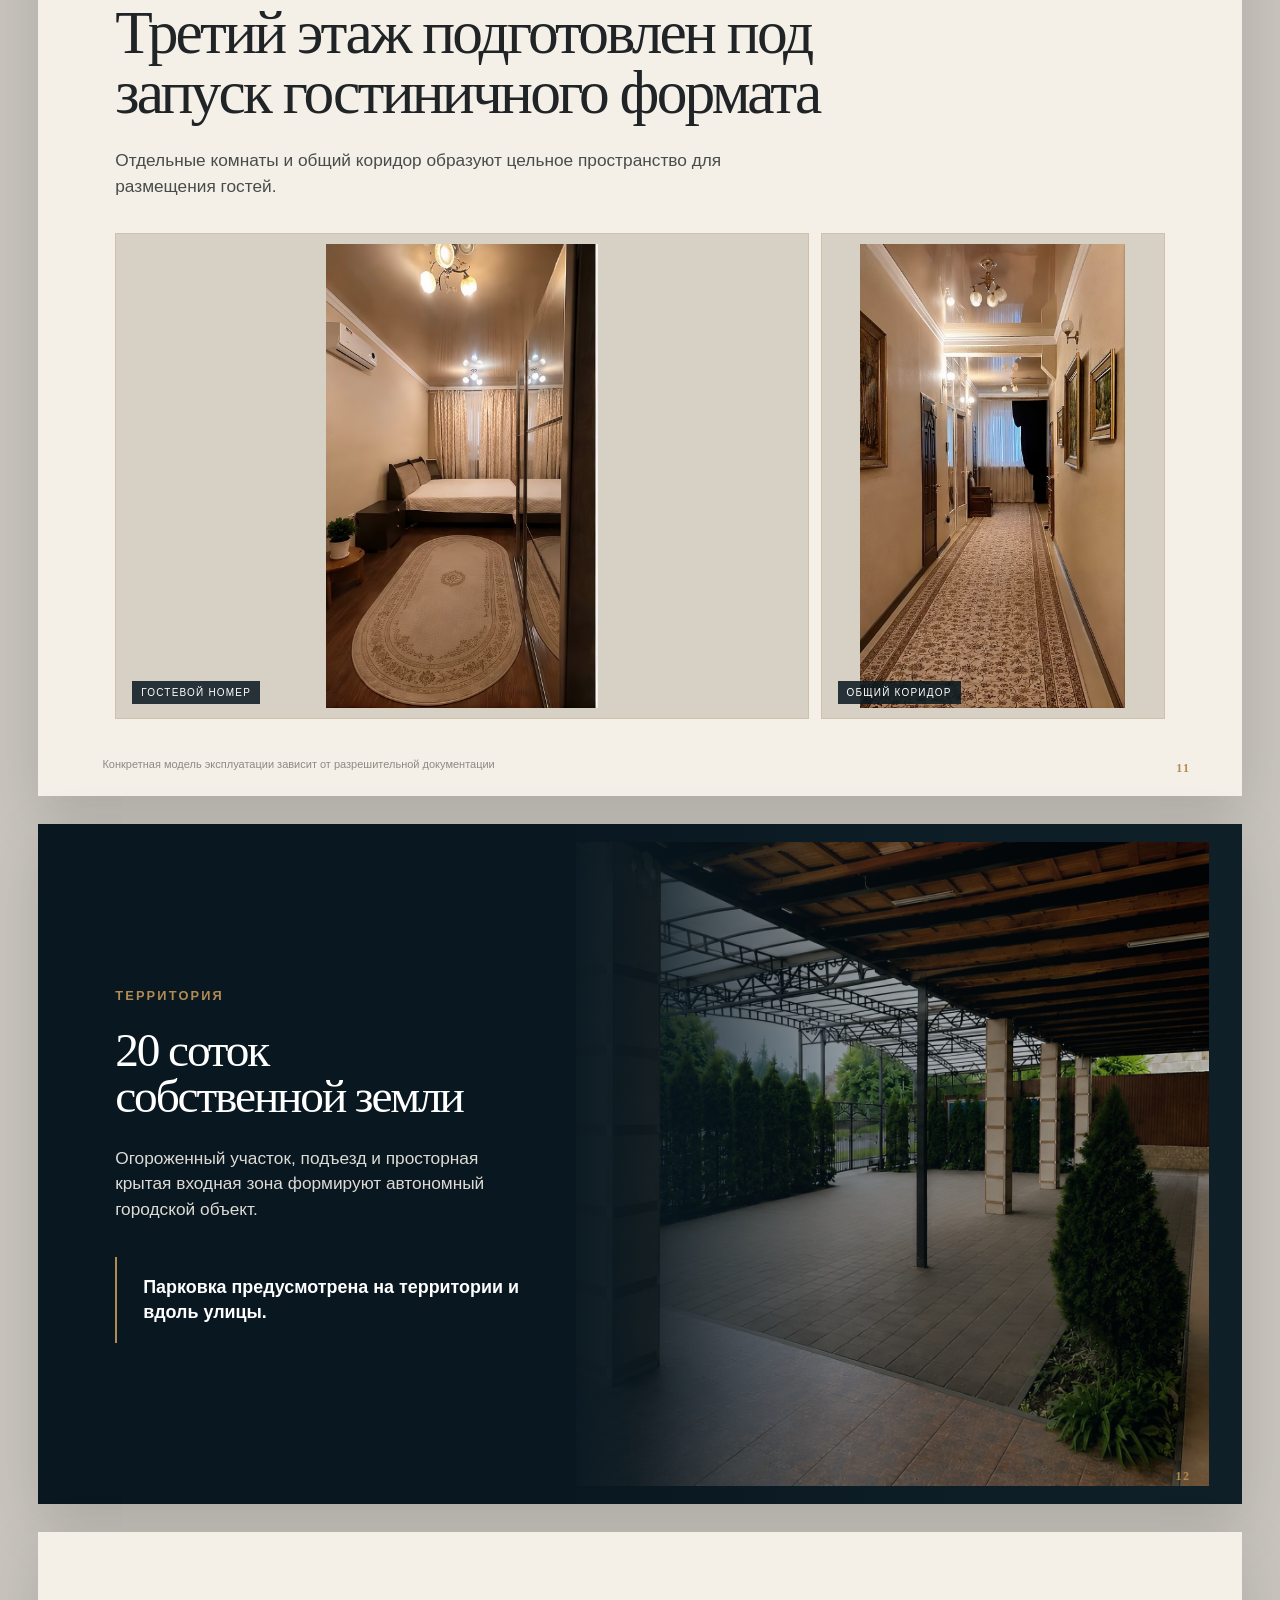
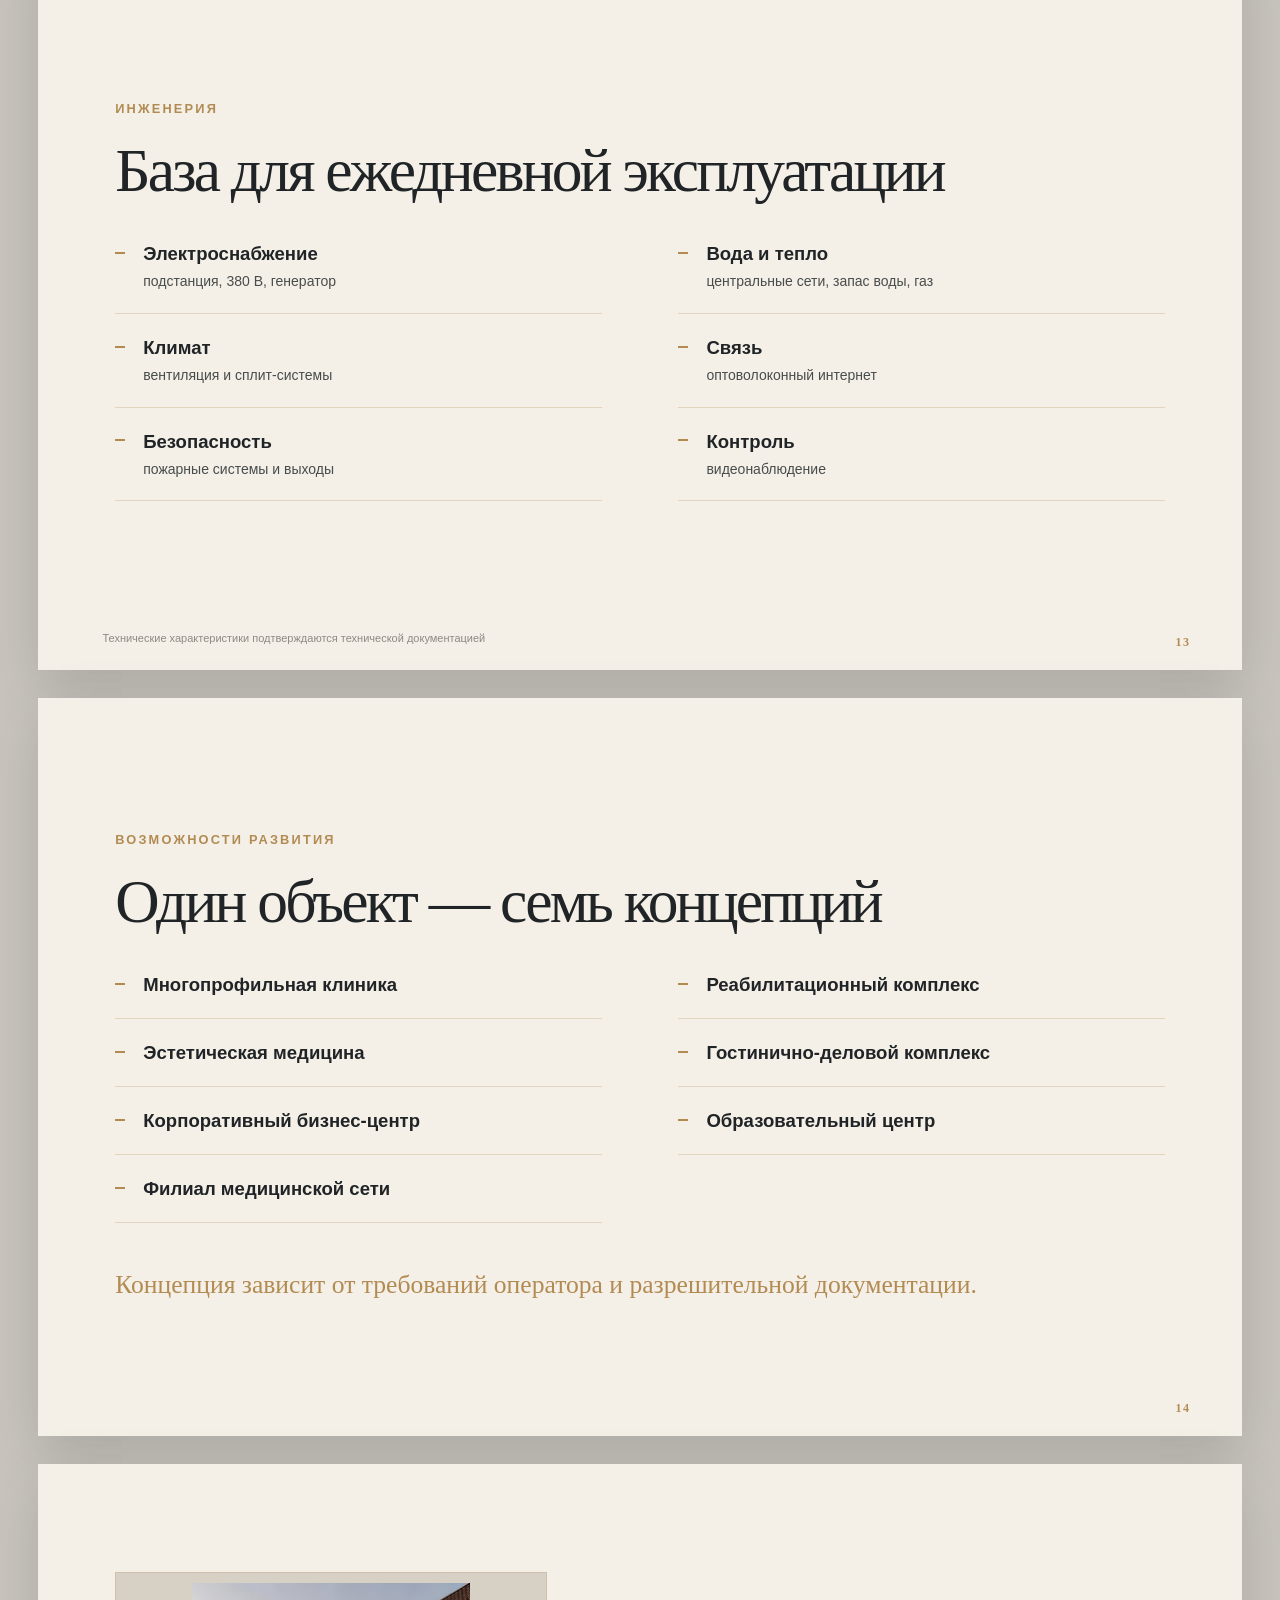
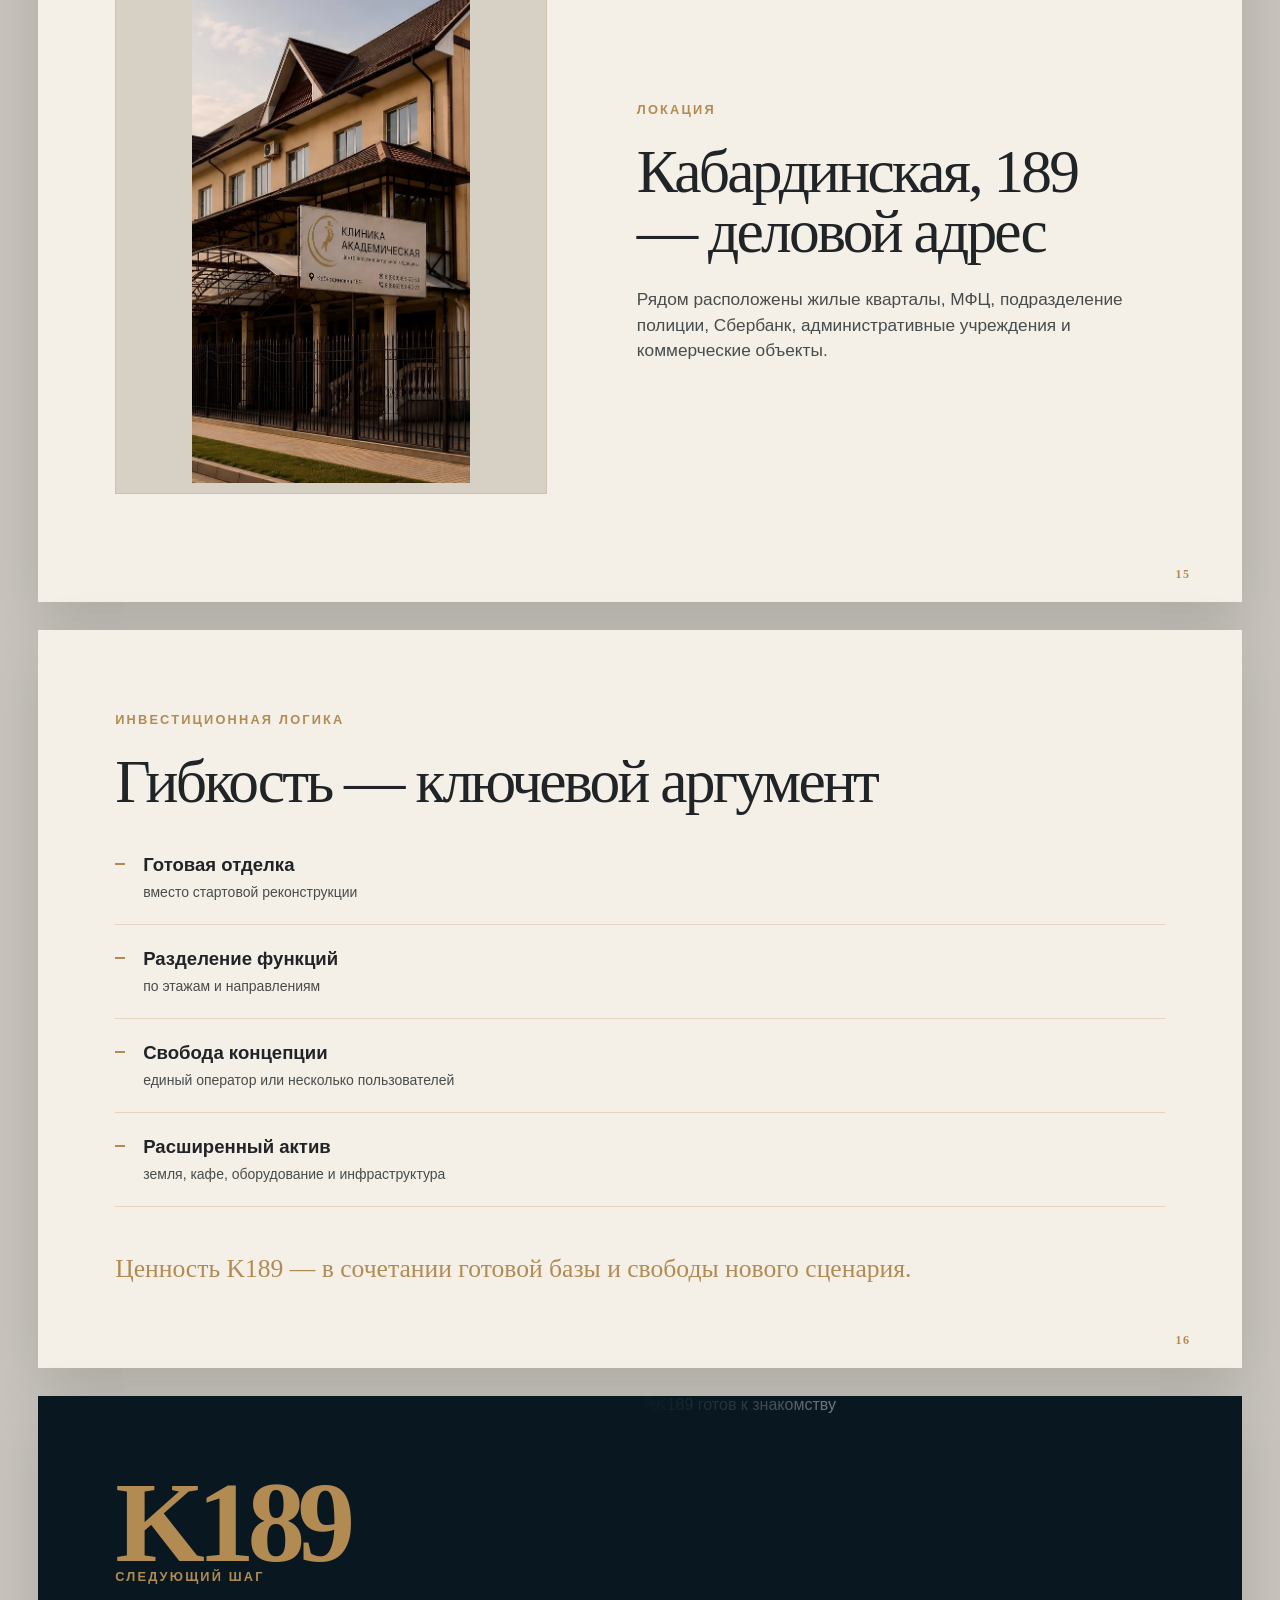
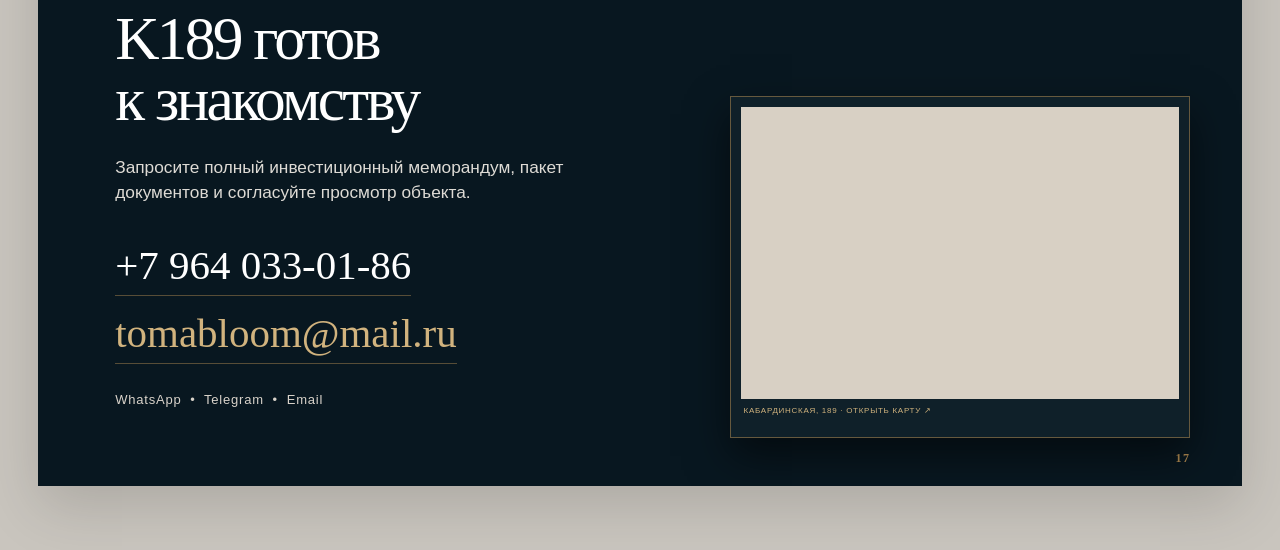
==== commit f7889249: "publish K189invest short presentation" ====
--- a/web-presentations/index.html
+++ b/web-presentations/index.html
@@ -4,145 +4,18 @@
   <meta charset="utf-8">
   <meta name="viewport" content="width=device-width, initial-scale=1, viewport-fit=cover">
   <meta name="theme-color" content="#081720">
-  <meta name="description" content="K189 Business & Medical Center — коммерческий комплекс в Нальчике. Короткая презентация и подробный инвестиционный каталог.">
+  <meta name="description" content="K189 Business & Medical Center — короткая инвестиционная презентация объекта в Нальчике">
+  <base href="short/">
   <link rel="icon" href="data:,">
-  <link rel="stylesheet" href="landing.css?v=20260726-7">
-  <link rel="stylesheet" href="shared/site-ui.css?v=20260726-6">
-  <title>K189 Business &amp; Medical Center</title>
+  <title>K189 — инвестиционная презентация</title>
+  <link rel="stylesheet" href="../shared/styles.css?v=20260816-1">
+  <link rel="stylesheet" href="../shared/site-ui.css?v=20260816-1">
 </head>
 <body>
-  <header class="site-header">
-    <a class="site-brand" href="#top" aria-label="K189 — на главную">K189</a>
-    <nav aria-label="Основная навигация">
-      <a href="#object">Об объекте</a>
-      <a href="#versions">Версии</a>
-      <a href="#contact">Контакты</a>
-    </nav>
-    <a class="header-cta" href="tel:+79640330186">Связаться</a>
-  </header>
-
-  <main id="top">
-    <section class="hero">
-      <div class="hero__copy reveal">
-        <span class="eyebrow">Инвестиционная возможность · Нальчик</span>
-        <div class="brand">K189</div>
-        <h1>Business &amp;<br>Medical Center</h1>
-        <p>Многофункциональный комплекс в столице Кабардино-Балкарской Республики, на Кабардинской, 189.</p>
-        <a class="text-link" href="#versions">Выбрать формат материалов <span>↓</span></a>
-      </div>
-      <figure class="hero__media reveal">
-        <img src="assets/facade_hero.jpg" alt="Фасад комплекса K189">
-        <figcaption>г. Нальчик · ул. Кабардинская, 189</figcaption>
-      </figure>
-      <div class="metrics reveal" aria-label="Ключевые параметры объекта">
-        <div><strong>1 000 м²</strong><span>комплекс с кафе</span></div>
-        <div><strong>20 соток</strong><span>собственный участок</span></div>
-        <div><strong>3 этажа</strong><span>функциональные уровни</span></div>
-        <div><strong>125 м²</strong><span>площадь кафе</span></div>
-      </div>
-    </section>
-
-    <section class="object-section" id="object">
-      <div class="section-label">01 / Об объекте</div>
-      <div class="object-grid">
-        <h2 class="display reveal">Не просто площадь.<br><em>Готовая основа</em><br>для нового проекта.</h2>
-        <div class="object-copy reveal">
-          <p class="lead">Медицинская инфраструктура, офисные пространства и гостиничный формат объединены по одному адресу.</p>
-          <p>Ухоженная коммерческая отделка, функциональное разделение этажей и существующая инженерная база позволяют начать с адаптации выбранной концепции.</p>
-        </div>
-      </div>
-      <div class="floor-strip reveal">
-        <article><span>01</span><b>Первый этаж</b><p>входная зона и клиника</p></article>
-        <article><span>02</span><b>Второй этаж</b><p>офисы и управление</p></article>
-        <article><span>03</span><b>Третий этаж</b><p>гостиничный формат</p></article>
-      </div>
-    </section>
-
-    <section class="versions" id="versions">
-      <div class="section-label">02 / Материалы</div>
-      <div class="versions__heading reveal">
-        <h2>Выберите глубину знакомства</h2>
-        <p>Обе версии материалов выполнены в единой каталожной стилистике Design 4 и адаптированы для компьютера и смартфона.</p>
-      </div>
-      <div class="version-grid">
-        <article class="version-card reveal">
-          <a class="version-card__media" href="short/" aria-label="Открыть короткую версию">
-            <img src="assets/clinic_corridor_2.jpg" alt="Коридор медицинского этажа">
-            <span class="arrow">↗</span>
-          </a>
-          <div class="version-card__copy">
-            <span>17 страниц · быстрый обзор</span>
-            <h3>Короткая версия</h3>
-            <p>Главные преимущества, этажи, ключевые пространства и сценарии использования — для первой встречи и отправки в мессенджере.</p>
-            <div class="version-actions">
-              <a href="short/">Смотреть онлайн</a>
-              <a href="downloads/K189_Korotkaya_web_prezentaciya_RU.pdf" download>Скачать PDF</a>
-            </div>
-          </div>
-        </article>
-
-        <article class="version-card reveal">
-          <a class="version-card__media" href="long/" aria-label="Открыть подробный каталог">
-            <img src="assets/lfk.jpg" alt="Зал ЛФК">
-            <span class="arrow">↗</span>
-          </a>
-          <div class="version-card__copy">
-            <span>36 страниц · подробный каталог</span>
-            <h3>Инвестиционный каталог</h3>
-            <p>Расширенная фотоподборка, структура этажей, инженерная база, варианты развития и документальная часть.</p>
-            <div class="version-actions">
-              <a href="long/">Смотреть онлайн</a>
-              <a href="downloads/K189_Investicionny_katalog_web_RU.pdf" download>Скачать PDF</a>
-            </div>
-          </div>
-        </article>
-      </div>
-    </section>
-
-    <section class="space-section">
-      <div class="section-label">03 / Пространства</div>
-      <div class="space-grid reveal">
-        <figure class="space-grid__corridor"><img src="assets/clinic_corridor_2.jpg" alt="Коридор клиники"><figcaption>Коридор клиники</figcaption></figure>
-        <figure class="space-grid__physio"><img src="assets/lfk.jpg" alt="Зал ЛФК"><figcaption>Зал ЛФК</figcaption></figure>
-        <figure><img src="assets/palati.jpg" alt="Палаты"><figcaption>Палаты</figcaption></figure>
-        <figure><img src="assets/doctor_office.jpg" alt="Кабинеты врачей"><figcaption>Кабинеты врачей</figcaption></figure>
-      </div>
-    </section>
-
-    <section class="contact" id="contact">
-      <div class="contact__copy reveal">
-        <span class="eyebrow">Следующий шаг</span>
-        <h2>K189 готов<br>к знакомству</h2>
-        <p>Запросите полный пакет документов и согласуйте просмотр объекта.</p>
-        <a href="tel:+79640330186">+7 964 033-01-86</a>
-        <a href="mailto:tomabloom@mail.ru">tomabloom@mail.ru</a>
-        <small>WhatsApp · Telegram · Email</small>
-      </div>
-      <figure class="contact__media reveal"><img src="assets/facade_wide.jpg" alt="Фасад комплекса K189"></figure>
-    </section>
-
-    <section class="location-map" id="map">
-      <div class="location-map__copy reveal">
-        <span class="section-label">04 / Расположение</span>
-        <h2>Кабардинская, 189</h2>
-        <p>Нальчик · Кабардино-Балкарская Республика</p>
-      </div>
-      <div class="location-map__frame reveal">
-        <iframe
-          title="Карта расположения K189 на Кабардинской, 189"
-          src="https://www.openstreetmap.org/export/embed.html?bbox=43.631925%2C43.498757%2C43.638325%2C43.503357&amp;layer=mapnik&amp;marker=43.501057%2C43.635125"
-          loading="lazy"
-          referrerpolicy="no-referrer-when-downgrade"></iframe>
-        <a href="https://www.openstreetmap.org/?mlat=43.501057&amp;mlon=43.635125#map=17/43.501057/43.635125" target="_blank" rel="noopener">Открыть большую карту ↗</a>
-      </div>
-    </section>
-  </main>
-
-  <footer>
-    <b>K189 · Business &amp; Medical Center</b>
-    <span>Кабардинская, 189 · Нальчик · Российская Федерация</span>
-  </footer>
-  <script src="landing.js?v=20260726-5"></script>
-  <script src="shared/site-ui.js?v=20260726-7"></script>
+  <noscript>Для просмотра презентации необходимо включить JavaScript.</noscript>
+  <script src="https://cdn.jsdelivr.net/npm/motion@12.42.2/dist/motion.js"></script>
+  <script src="deck.js?v=20260816-1"></script>
+  <script src="../shared/app.js?v=20260816-1"></script>
+  <script src="../shared/site-ui.js?v=20260816-1"></script>
 </body>
 </html>
